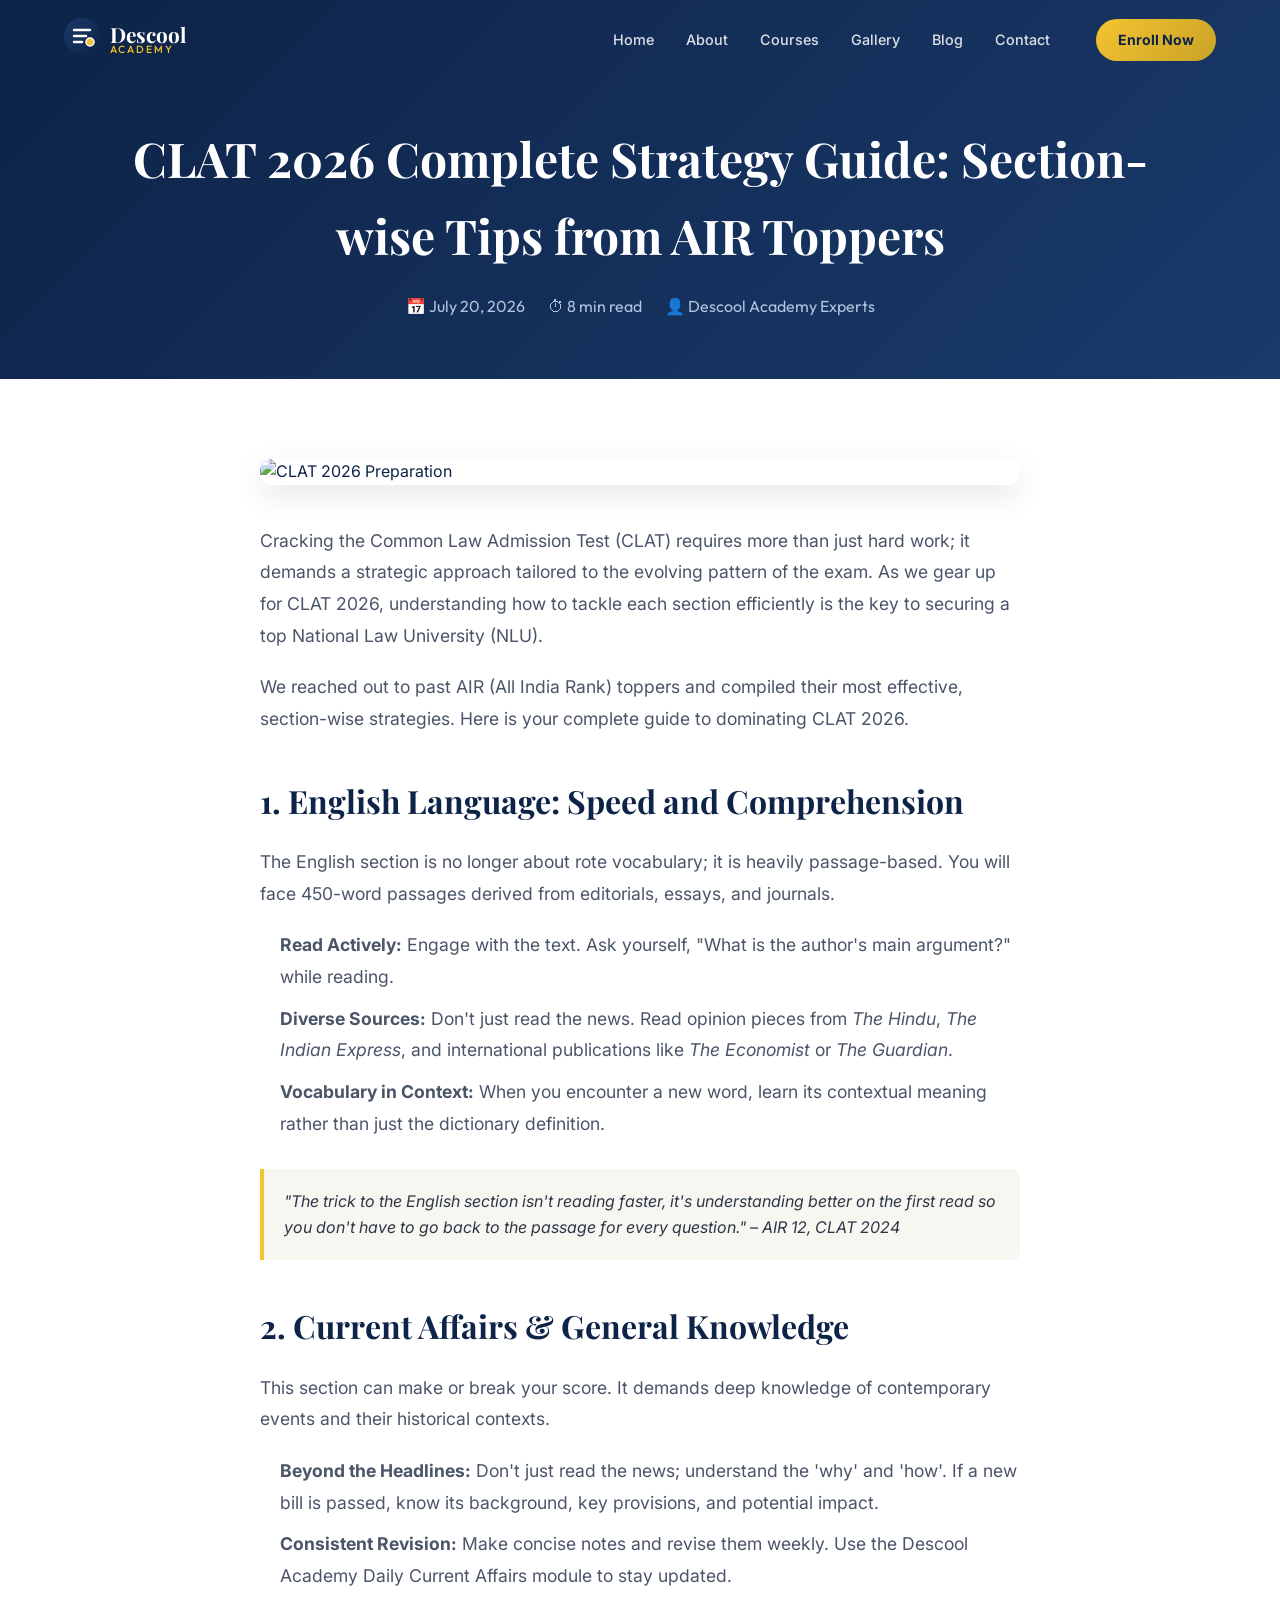
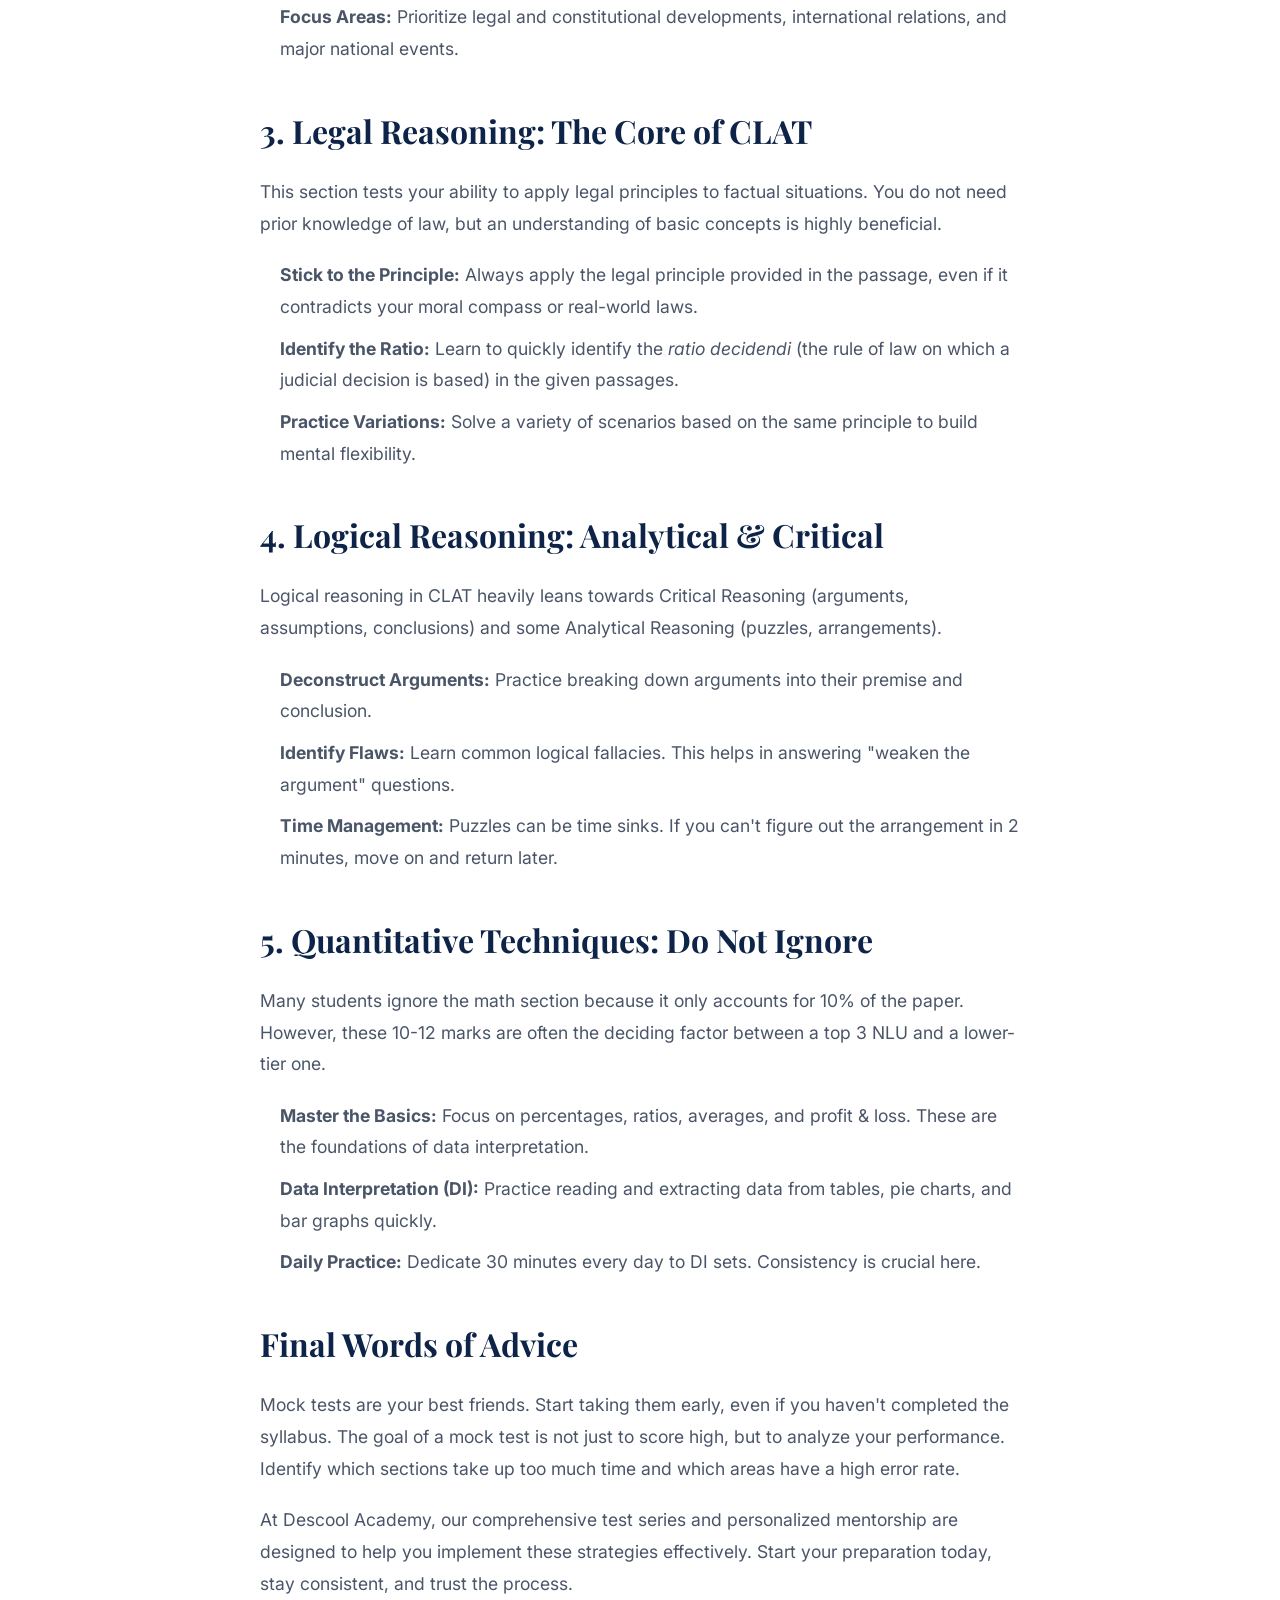
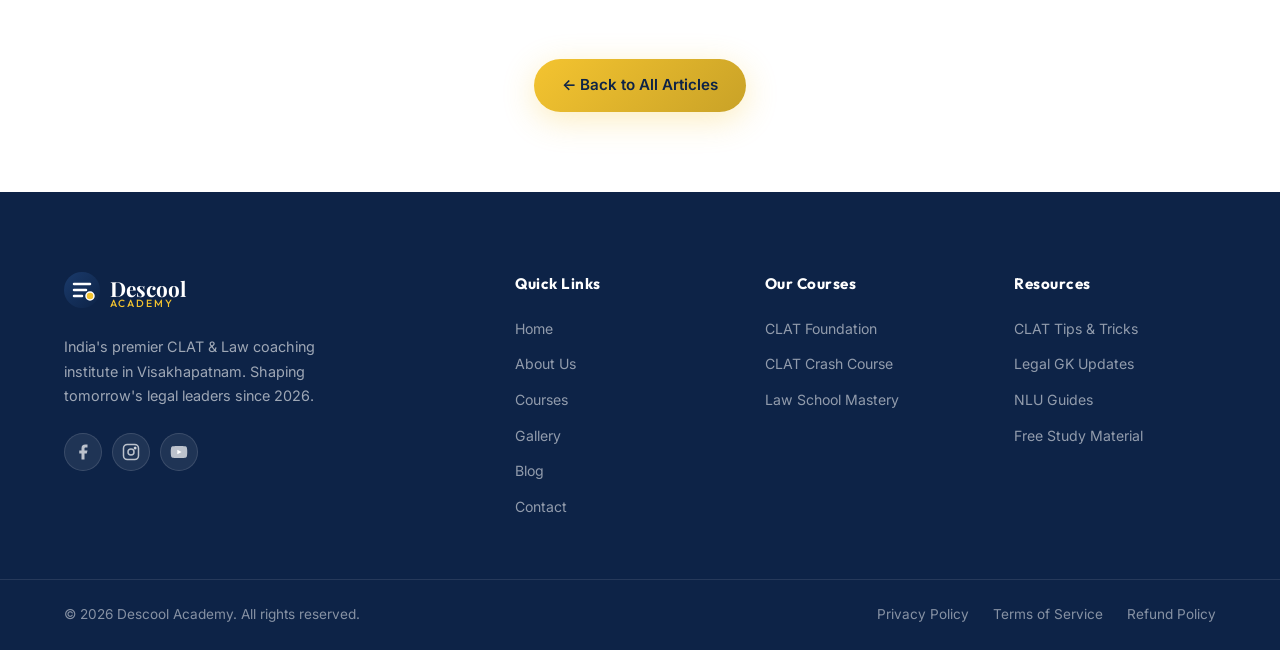
==== blog-clat-strategy.html @ 4ccc3137 "Add files via upload" ====
<!DOCTYPE html>
<html lang="en">
<head>
  <meta charset="UTF-8" />
  <meta http-equiv="X-UA-Compatible" content="IE=edge" />
  <meta name="viewport" content="width=device-width, initial-scale=1.0" />
  <title>CLAT 2026 Strategy Guide: Tips from AIR Toppers | Descool Academy</title>
  <meta name="description" content="A comprehensive breakdown of how to approach each section of CLAT 2026, with insights from students who scored in the top 100 nationally." />
  <meta name="keywords" content="CLAT 2026 strategy, CLAT topper tips, CLAT preparation, section-wise CLAT strategy, Descool Academy blog" />
  <meta name="author" content="Descool Academy" />
  <meta property="og:title" content="CLAT 2026 Strategy Guide: Tips from AIR Toppers" />
  <meta property="og:description" content="A comprehensive breakdown of how to approach each section of CLAT 2026, with insights from students who scored in the top 100 nationally." />
  <meta property="og:type" content="article" />
  <meta property="og:url" content="https://descoolacademy.com/blog-clat-strategy.html" />
  <link rel="canonical" href="https://descoolacademy.com/blog-clat-strategy.html" />
  <link rel="preconnect" href="https://fonts.googleapis.com" />
  <link rel="preconnect" href="https://fonts.gstatic.com" crossorigin />
  <link href="https://fonts.googleapis.com/css2?family=Playfair+Display:ital,wght@0,400;0,600;0,700;0,900;1,400&family=Inter:wght@300;400;500;600;700&family=Outfit:wght@300;400;500;600;700;800&display=swap" rel="stylesheet" />
  <link rel="stylesheet" href="style.css" />
  <style>
    /* Specific styles for the blog post layout */
    .blog-post-header {
      padding: 120px 0 60px;
      text-align: center;
      background: linear-gradient(135deg, #0d2347 0%, #1a3a6b 100%);
      color: #fff;
    }
    .blog-post-header h1 {
      font-family: 'Playfair Display', serif;
      font-size: 3rem;
      margin-bottom: 20px;
      padding: 0 20px;
    }
    .blog-post-meta {
      font-family: 'Outfit', sans-serif;
      font-size: 1rem;
      color: #b0c4de;
    }
    .blog-post-meta span {
      margin: 0 10px;
    }
    .blog-post-content {
      padding: 80px 20px;
      max-width: 800px;
      margin: 0 auto;
    }
    .blog-post-content img {
      width: 100%;
      border-radius: 12px;
      margin-bottom: 40px;
      box-shadow: 0 10px 30px rgba(0,0,0,0.1);
    }
    .blog-post-content h2 {
      font-family: 'Playfair Display', serif;
      color: #0d2347;
      font-size: 2rem;
      margin-top: 40px;
      margin-bottom: 20px;
    }
    .blog-post-content h3 {
      font-family: 'Outfit', sans-serif;
      color: #1a3a6b;
      font-size: 1.5rem;
      margin-top: 30px;
      margin-bottom: 15px;
    }
    .blog-post-content p {
      font-size: 1.1rem;
      line-height: 1.8;
      color: #4a5568;
      margin-bottom: 20px;
    }
    .blog-post-content ul {
      margin-bottom: 20px;
      padding-left: 20px;
    }
    .blog-post-content li {
      font-size: 1.1rem;
      line-height: 1.8;
      color: #4a5568;
      margin-bottom: 10px;
    }
    .blog-post-content blockquote {
      border-left: 4px solid #F4C430;
      padding-left: 20px;
      font-style: italic;
      color: #2d3748;
      background: #f8f6f0;
      padding: 20px;
      border-radius: 0 8px 8px 0;
      margin: 30px 0;
    }
    .back-btn-container {
      margin-top: 60px;
      text-align: center;
    }
  </style>
</head>
<body>

  <!-- ===== NAVBAR ===== -->
  <nav class="navbar" id="navbar">
    <div class="nav-container">
      <a href="index.html#home" class="nav-logo">
        <div class="logo-icon">
          <svg width="36" height="36" viewBox="0 0 36 36" fill="none">
            <circle cx="18" cy="18" r="18" fill="url(#logoGrad)"/>
            <path d="M10 12h16M10 18h12M10 24h8" stroke="#fff" stroke-width="2.5" stroke-linecap="round"/>
            <circle cx="26" cy="24" r="4" fill="#F4C430" stroke="#fff" stroke-width="1.5"/>
            <defs>
              <linearGradient id="logoGrad" x1="0" y1="0" x2="36" y2="36" gradientUnits="userSpaceOnUse">
                <stop stop-color="#1a3a6b"/>
                <stop offset="1" stop-color="#0d2347"/>
              </linearGradient>
            </defs>
          </svg>
        </div>
        <div class="logo-text">
          <span class="logo-main">Descool</span>
          <span class="logo-sub">Academy</span>
        </div>
      </a>
      <ul class="nav-links" id="navLinks">
        <li><a href="index.html#home" class="nav-link">Home</a></li>
        <li><a href="index.html#about" class="nav-link">About</a></li>
        <li><a href="index.html#courses" class="nav-link">Courses</a></li>
        <li><a href="index.html#gallery" class="nav-link">Gallery</a></li>
        <li><a href="index.html#blog" class="nav-link active">Blog</a></li>
        <li><a href="index.html#contact" class="nav-link">Contact</a></li>
      </ul>
      <a href="index.html#contact" class="nav-cta">Enroll Now</a>
      <button class="hamburger" id="hamburger" aria-label="Toggle menu">
        <span></span><span></span><span></span>
      </button>
    </div>
  </nav>

  <!-- ===== BLOG POST HEADER ===== -->
  <header class="blog-post-header">
    <div class="container">
      <h1>CLAT 2026 Complete Strategy Guide: Section-wise Tips from AIR Toppers</h1>
      <div class="blog-post-meta">
        <span>📅 July 20, 2026</span>
        <span>⏱ 8 min read</span>
        <span>👤 Descool Academy Experts</span>
      </div>
    </div>
  </header>

  <!-- ===== BLOG POST CONTENT ===== -->
  <main class="blog-post-content">
    <img src="https://images.unsplash.com/photo-1589829545856-d10d557cf95f?auto=format&fit=crop&w=1000&q=80" alt="CLAT 2026 Preparation" />
    
    <p>Cracking the Common Law Admission Test (CLAT) requires more than just hard work; it demands a strategic approach tailored to the evolving pattern of the exam. As we gear up for CLAT 2026, understanding how to tackle each section efficiently is the key to securing a top National Law University (NLU).</p>
    
    <p>We reached out to past AIR (All India Rank) toppers and compiled their most effective, section-wise strategies. Here is your complete guide to dominating CLAT 2026.</p>

    <h2>1. English Language: Speed and Comprehension</h2>
    <p>The English section is no longer about rote vocabulary; it is heavily passage-based. You will face 450-word passages derived from editorials, essays, and journals.</p>
    <ul>
      <li><strong>Read Actively:</strong> Engage with the text. Ask yourself, "What is the author's main argument?" while reading.</li>
      <li><strong>Diverse Sources:</strong> Don't just read the news. Read opinion pieces from <em>The Hindu</em>, <em>The Indian Express</em>, and international publications like <em>The Economist</em> or <em>The Guardian</em>.</li>
      <li><strong>Vocabulary in Context:</strong> When you encounter a new word, learn its contextual meaning rather than just the dictionary definition.</li>
    </ul>
    <blockquote>"The trick to the English section isn't reading faster, it's understanding better on the first read so you don't have to go back to the passage for every question." – AIR 12, CLAT 2024</blockquote>

    <h2>2. Current Affairs & General Knowledge</h2>
    <p>This section can make or break your score. It demands deep knowledge of contemporary events and their historical contexts.</p>
    <ul>
      <li><strong>Beyond the Headlines:</strong> Don't just read the news; understand the 'why' and 'how'. If a new bill is passed, know its background, key provisions, and potential impact.</li>
      <li><strong>Consistent Revision:</strong> Make concise notes and revise them weekly. Use the Descool Academy Daily Current Affairs module to stay updated.</li>
      <li><strong>Focus Areas:</strong> Prioritize legal and constitutional developments, international relations, and major national events.</li>
    </ul>

    <h2>3. Legal Reasoning: The Core of CLAT</h2>
    <p>This section tests your ability to apply legal principles to factual situations. You do not need prior knowledge of law, but an understanding of basic concepts is highly beneficial.</p>
    <ul>
      <li><strong>Stick to the Principle:</strong> Always apply the legal principle provided in the passage, even if it contradicts your moral compass or real-world laws.</li>
      <li><strong>Identify the Ratio:</strong> Learn to quickly identify the <em>ratio decidendi</em> (the rule of law on which a judicial decision is based) in the given passages.</li>
      <li><strong>Practice Variations:</strong> Solve a variety of scenarios based on the same principle to build mental flexibility.</li>
    </ul>

    <h2>4. Logical Reasoning: Analytical & Critical</h2>
    <p>Logical reasoning in CLAT heavily leans towards Critical Reasoning (arguments, assumptions, conclusions) and some Analytical Reasoning (puzzles, arrangements).</p>
    <ul>
      <li><strong>Deconstruct Arguments:</strong> Practice breaking down arguments into their premise and conclusion.</li>
      <li><strong>Identify Flaws:</strong> Learn common logical fallacies. This helps in answering "weaken the argument" questions.</li>
      <li><strong>Time Management:</strong> Puzzles can be time sinks. If you can't figure out the arrangement in 2 minutes, move on and return later.</li>
    </ul>

    <h2>5. Quantitative Techniques: Do Not Ignore</h2>
    <p>Many students ignore the math section because it only accounts for 10% of the paper. However, these 10-12 marks are often the deciding factor between a top 3 NLU and a lower-tier one.</p>
    <ul>
      <li><strong>Master the Basics:</strong> Focus on percentages, ratios, averages, and profit & loss. These are the foundations of data interpretation.</li>
      <li><strong>Data Interpretation (DI):</strong> Practice reading and extracting data from tables, pie charts, and bar graphs quickly.</li>
      <li><strong>Daily Practice:</strong> Dedicate 30 minutes every day to DI sets. Consistency is crucial here.</li>
    </ul>

    <h2>Final Words of Advice</h2>
    <p>Mock tests are your best friends. Start taking them early, even if you haven't completed the syllabus. The goal of a mock test is not just to score high, but to analyze your performance. Identify which sections take up too much time and which areas have a high error rate.</p>
    <p>At Descool Academy, our comprehensive test series and personalized mentorship are designed to help you implement these strategies effectively. Start your preparation today, stay consistent, and trust the process.</p>

    <div class="back-btn-container">
      <a href="index.html#blog" class="btn btn-primary">← Back to All Articles</a>
    </div>
  </main>

  <!-- ===== FOOTER ===== -->
  <footer class="footer">
    <div class="footer-top">
      <div class="container footer-grid">
        <div class="footer-brand">
          <a href="index.html#home" class="nav-logo footer-logo">
            <div class="logo-icon">
              <svg width="36" height="36" viewBox="0 0 36 36" fill="none">
                <circle cx="18" cy="18" r="18" fill="url(#logoGrad2)"/>
                <path d="M10 12h16M10 18h12M10 24h8" stroke="#fff" stroke-width="2.5" stroke-linecap="round"/>
                <circle cx="26" cy="24" r="4" fill="#F4C430" stroke="#fff" stroke-width="1.5"/>
                <defs>
                  <linearGradient id="logoGrad2" x1="0" y1="0" x2="36" y2="36" gradientUnits="userSpaceOnUse">
                    <stop stop-color="#1a3a6b"/>
                    <stop offset="1" stop-color="#0d2347"/>
                  </linearGradient>
                </defs>
              </svg>
            </div>
            <div class="logo-text">
              <span class="logo-main" style="color:#fff;">Descool</span>
              <span class="logo-sub" style="color:#F4C430;">Academy</span>
            </div>
          </a>
          <p>India's premier CLAT & Law coaching institute in Visakhapatnam. Shaping tomorrow's legal leaders since 2026.</p>
          <div class="footer-social">
            <a href="#" aria-label="Facebook">
              <svg width="18" height="18" viewBox="0 0 24 24" fill="currentColor"><path d="M18 2h-3a5 5 0 00-5 5v3H7v4h3v8h4v-8h3l1-4h-4V7a1 1 0 011-1h3z"/></svg>
            </a>
            <a href="#" aria-label="Instagram">
              <svg width="18" height="18" viewBox="0 0 24 24" fill="none" stroke="currentColor" stroke-width="2"><rect x="2" y="2" width="20" height="20" rx="5"/><circle cx="12" cy="12" r="4"/><circle cx="17.5" cy="6.5" r="1" fill="currentColor"/></svg>
            </a>
            <a href="#" aria-label="YouTube">
              <svg width="18" height="18" viewBox="0 0 24 24" fill="currentColor"><path d="M22.54 6.42a2.78 2.78 0 00-1.95-1.96C18.88 4 12 4 12 4s-6.88 0-8.59.46a2.78 2.78 0 00-1.95 1.96A29 29 0 001 12a29 29 0 00.46 5.58A2.78 2.78 0 003.41 19.54C5.12 20 12 20 12 20s6.88 0 8.59-.46a2.78 2.78 0 001.95-1.96A29 29 0 0023 12a29 29 0 00-.46-5.58z"/><polygon points="9.75 15.02 15.5 12 9.75 8.98" fill="white"/></svg>
            </a>
          </div>
        </div>
        <div class="footer-col">
          <h4>Quick Links</h4>
          <ul>
            <li><a href="index.html#home">Home</a></li>
            <li><a href="index.html#about">About Us</a></li>
            <li><a href="index.html#courses">Courses</a></li>
            <li><a href="index.html#gallery">Gallery</a></li>
            <li><a href="index.html#blog">Blog</a></li>
            <li><a href="index.html#contact">Contact</a></li>
          </ul>
        </div>
        <div class="footer-col">
          <h4>Our Courses</h4>
          <ul>
            <li><a href="index.html#courses">CLAT Foundation</a></li>
            <li><a href="index.html#courses">CLAT Crash Course</a></li>
            <li><a href="index.html#courses">Law School Mastery</a></li>
          </ul>
        </div>
        <div class="footer-col">
          <h4>Resources</h4>
          <ul>
            <li><a href="index.html#blog">CLAT Tips & Tricks</a></li>
            <li><a href="index.html#blog">Legal GK Updates</a></li>
            <li><a href="index.html#blog">NLU Guides</a></li>
            <li><a href="index.html#blog">Free Study Material</a></li>
          </ul>
        </div>
      </div>
    </div>
    <div class="footer-bottom">
      <div class="container footer-bottom-inner">
        <p>© 2026 Descool Academy. All rights reserved.</p>
        <div class="footer-links">
          <a href="#">Privacy Policy</a>
          <a href="#">Terms of Service</a>
          <a href="#">Refund Policy</a>
        </div>
      </div>
    </div>
  </footer>

  <script src="script.js"></script>
</body>
</html>
---- style.css ----
/* =============================================
   DESCOOL ACADEMY – style.css
   Premium CLAT & Law Coaching Website
   ============================================= */

/* ---- CSS Variables ---- */
:root {
  --navy: #0d2347;
  --navy-mid: #1a3a6b;
  --navy-light: #2563a8;
  --gold: #F4C430;
  --gold-dark: #c9a227;
  --gold-light: #fde68a;
  --cream: #f8f6f0;
  --white: #ffffff;
  --gray-50: #f9fafb;
  --gray-100: #f3f4f6;
  --gray-200: #e5e7eb;
  --gray-400: #9ca3af;
  --gray-600: #4b5563;
  --gray-800: #1f2937;
  --text-primary: #0d2347;
  --text-secondary: #4b5563;
  --text-light: #9ca3af;
  --success: #10b981;
  --shadow-sm: 0 2px 8px rgba(13,35,71,0.08);
  --shadow-md: 0 8px 32px rgba(13,35,71,0.12);
  --shadow-lg: 0 24px 64px rgba(13,35,71,0.16);
  --shadow-gold: 0 8px 32px rgba(244,196,48,0.3);
  --radius-sm: 8px;
  --radius-md: 16px;
  --radius-lg: 24px;
  --radius-xl: 32px;
  --transition: 0.3s cubic-bezier(0.4, 0, 0.2, 1);
  --font-display: 'Playfair Display', Georgia, serif;
  --font-body: 'Inter', -apple-system, sans-serif;
  --font-heading: 'Outfit', 'Inter', sans-serif;
}

/* ---- Reset & Base ---- */
*, *::before, *::after { box-sizing: border-box; margin: 0; padding: 0; }

html {
  scroll-behavior: smooth;
  font-size: 16px;
}

body {
  font-family: var(--font-body);
  color: var(--text-primary);
  background: var(--white);
  line-height: 1.6;
  overflow-x: hidden;
}

a { color: inherit; text-decoration: none; }
img { max-width: 100%; display: block; }
ul { list-style: none; }
button { border: none; background: none; cursor: pointer; font-family: inherit; }
input, textarea, select { font-family: inherit; }

/* ---- Utility ---- */
.container {
  max-width: 1200px;
  margin: 0 auto;
  padding: 0 24px;
}

.section-header {
  text-align: center;
  margin-bottom: 60px;
}

.section-tag {
  display: inline-block;
  background: linear-gradient(135deg, rgba(244,196,48,0.15), rgba(244,196,48,0.08));
  color: var(--gold-dark);
  border: 1px solid rgba(244,196,48,0.4);
  padding: 6px 18px;
  border-radius: 50px;
  font-size: 0.8rem;
  font-weight: 600;
  letter-spacing: 1.5px;
  text-transform: uppercase;
  margin-bottom: 16px;
}

.section-title {
  font-family: var(--font-display);
  font-size: clamp(1.8rem, 4vw, 2.8rem);
  font-weight: 700;
  color: var(--navy);
  line-height: 1.25;
  margin-bottom: 16px;
}

.section-title .highlight {
  background: linear-gradient(135deg, var(--navy-mid), var(--gold-dark));
  -webkit-background-clip: text;
  -webkit-text-fill-color: transparent;
  background-clip: text;
}

.section-desc {
  font-size: 1.05rem;
  color: var(--text-secondary);
  max-width: 580px;
  margin: 0 auto;
}

/* ---- Buttons ---- */
.btn {
  display: inline-flex;
  align-items: center;
  gap: 8px;
  padding: 14px 28px;
  border-radius: 50px;
  font-weight: 600;
  font-size: 0.95rem;
  transition: var(--transition);
  white-space: nowrap;
}

.btn-primary {
  background: linear-gradient(135deg, var(--gold), var(--gold-dark));
  color: var(--navy);
  box-shadow: var(--shadow-gold);
}

.btn-primary:hover {
  transform: translateY(-2px);
  box-shadow: 0 12px 40px rgba(244,196,48,0.45);
}

.btn-outline {
  background: rgba(255,255,255,0.12);
  color: var(--white);
  border: 1.5px solid rgba(255,255,255,0.5);
  backdrop-filter: blur(8px);
}

.btn-outline:hover {
  background: rgba(255,255,255,0.2);
  border-color: var(--white);
  transform: translateY(-2px);
}

.btn-outline-dark {
  background: transparent;
  color: var(--navy);
  border: 2px solid var(--navy);
  padding: 12px 32px;
  border-radius: 50px;
  font-weight: 600;
  font-size: 0.95rem;
  display: inline-flex;
  align-items: center;
  gap: 8px;
  transition: var(--transition);
}

.btn-outline-dark:hover {
  background: var(--navy);
  color: var(--white);
  transform: translateY(-2px);
}

.btn-full { width: 100%; justify-content: center; }

/* =============================================
   NAVBAR
   ============================================= */
.navbar {
  position: fixed;
  top: 0;
  left: 0;
  right: 0;
  z-index: 1000;
  padding: 18px 0;
  transition: var(--transition);
}

.navbar.scrolled {
  background: rgba(13, 35, 71, 0.97);
  backdrop-filter: blur(20px);
  padding: 12px 0;
  box-shadow: 0 4px 24px rgba(13,35,71,0.25);
}

.nav-container {
  max-width: 1200px;
  margin: 0 auto;
  padding: 0 24px;
  display: flex;
  align-items: center;
  gap: 32px;
}

.nav-logo {
  display: flex;
  align-items: center;
  gap: 10px;
  text-decoration: none;
  flex-shrink: 0;
}

.logo-text {
  display: flex;
  flex-direction: column;
  line-height: 1;
}

.logo-main {
  font-family: var(--font-display);
  font-size: 1.3rem;
  font-weight: 700;
  color: var(--white);
}

.logo-sub {
  font-family: var(--font-heading);
  font-size: 0.65rem;
  font-weight: 500;
  color: var(--gold);
  letter-spacing: 2px;
  text-transform: uppercase;
}

.nav-links {
  display: flex;
  align-items: center;
  gap: 4px;
  margin-left: auto;
}

.nav-link {
  color: rgba(255,255,255,0.85);
  font-size: 0.9rem;
  font-weight: 500;
  padding: 8px 14px;
  border-radius: 8px;
  transition: var(--transition);
  position: relative;
}

.nav-link::after {
  content: '';
  position: absolute;
  bottom: 4px;
  left: 50%;
  transform: translateX(-50%) scaleX(0);
  width: 20px;
  height: 2px;
  background: var(--gold);
  border-radius: 2px;
  transition: var(--transition);
}

.nav-link:hover, .nav-link.active {
  color: var(--gold);
}

.nav-link:hover::after, .nav-link.active::after {
  transform: translateX(-50%) scaleX(1);
}

.nav-cta {
  background: linear-gradient(135deg, var(--gold), var(--gold-dark));
  color: var(--navy);
  padding: 10px 22px;
  border-radius: 50px;
  font-weight: 700;
  font-size: 0.88rem;
  transition: var(--transition);
  white-space: nowrap;
  flex-shrink: 0;
}

.nav-cta:hover {
  transform: translateY(-2px);
  box-shadow: var(--shadow-gold);
}

.hamburger {
  display: none;
  flex-direction: column;
  gap: 5px;
  padding: 4px;
  margin-left: auto;
}

.hamburger span {
  display: block;
  width: 24px;
  height: 2.5px;
  background: var(--white);
  border-radius: 4px;
  transition: var(--transition);
}

/* =============================================
   HERO SECTION
   ============================================= */
.hero {
  min-height: 100vh;
  background: linear-gradient(135deg, var(--navy) 0%, #152d5c 40%, #1e4080 70%, #0d2347 100%);
  position: relative;
  display: flex;
  align-items: center;
  padding: 120px 24px 80px;
  overflow: hidden;
}

.hero-bg {
  position: absolute;
  inset: 0;
  pointer-events: none;
}

.hero-glow {
  position: absolute;
  border-radius: 50%;
  filter: blur(80px);
}

.hero-glow-1 {
  width: 600px;
  height: 600px;
  background: radial-gradient(circle, rgba(244,196,48,0.15) 0%, transparent 70%);
  top: -200px;
  right: -100px;
  animation: pulse-glow 6s ease-in-out infinite;
}

.hero-glow-2 {
  width: 400px;
  height: 400px;
  background: radial-gradient(circle, rgba(37,99,168,0.3) 0%, transparent 70%);
  bottom: -100px;
  left: -100px;
  animation: pulse-glow 8s ease-in-out infinite reverse;
}

@keyframes pulse-glow {
  0%, 100% { transform: scale(1); opacity: 0.7; }
  50% { transform: scale(1.1); opacity: 1; }
}

.hero-particles {
  position: absolute;
  inset: 0;
}

.hero-wave {
  position: absolute;
  bottom: -1px;
  left: 0;
  width: 100%;
  height: 120px;
}

.hero-content {
  position: relative;
  z-index: 2;
  max-width: 600px;
  flex: 1;
}

.hero-badge {
  display: inline-flex;
  align-items: center;
  gap: 8px;
  background: rgba(244,196,48,0.15);
  border: 1px solid rgba(244,196,48,0.35);
  color: var(--gold);
  padding: 8px 18px;
  border-radius: 50px;
  font-size: 0.82rem;
  font-weight: 600;
  letter-spacing: 0.5px;
  margin-bottom: 24px;
  animation: fadeInUp 0.6s ease both;
}

.badge-dot {
  width: 8px;
  height: 8px;
  background: var(--gold);
  border-radius: 50%;
  animation: blink 2s ease-in-out infinite;
}

@keyframes blink {
  0%, 100% { opacity: 1; }
  50% { opacity: 0.3; }
}

.hero-title {
  font-family: var(--font-display);
  font-size: clamp(2.2rem, 5vw, 3.8rem);
  font-weight: 900;
  line-height: 1.15;
  margin-bottom: 20px;
  animation: fadeInUp 0.8s ease 0.1s both;
}

.title-line {
  display: block;
  color: rgba(255,255,255,0.9);
}

.title-gradient {
  display: block;
  background: linear-gradient(135deg, var(--gold) 0%, #fff 60%, var(--gold-light) 100%);
  -webkit-background-clip: text;
  -webkit-text-fill-color: transparent;
  background-clip: text;
}

.hero-subtitle {
  color: rgba(255,255,255,0.75);
  font-size: 1.05rem;
  line-height: 1.7;
  margin-bottom: 36px;
  max-width: 520px;
  animation: fadeInUp 0.8s ease 0.2s both;
}

.hero-stats {
  display: flex;
  align-items: center;
  gap: 32px;
  margin-bottom: 36px;
  animation: fadeInUp 0.8s ease 0.3s both;
}

.stat-item {
  display: flex;
  flex-direction: column;
  align-items: center;
}

.stat-num {
  font-family: var(--font-heading);
  font-size: 2rem;
  font-weight: 800;
  color: var(--gold);
  line-height: 1;
}

.stat-plus {
  font-family: var(--font-heading);
  font-size: 1.5rem;
  font-weight: 800;
  color: var(--gold);
  line-height: 1;
}

.stat-label {
  font-size: 0.78rem;
  color: rgba(255,255,255,0.65);
  text-transform: uppercase;
  letter-spacing: 0.5px;
  margin-top: 4px;
  text-align: center;
}

.stat-divider {
  width: 1px;
  height: 40px;
  background: rgba(255,255,255,0.2);
}

.hero-actions {
  display: flex;
  align-items: center;
  gap: 16px;
  flex-wrap: wrap;
  animation: fadeInUp 0.8s ease 0.4s both;
}

.hero-visual {
  position: relative;
  flex: 1;
  display: flex;
  justify-content: center;
  align-items: center;
  max-width: 460px;
  margin-left: auto;
  z-index: 2;
}

.hero-illustration svg {
  width: 100%;
  max-width: 380px;
  filter: drop-shadow(0 20px 60px rgba(244,196,48,0.2));
  animation: float 6s ease-in-out infinite;
}

@keyframes float {
  0%, 100% { transform: translateY(0); }
  50% { transform: translateY(-16px); }
}

.visual-card {
  position: absolute;
  background: rgba(255,255,255,0.95);
  backdrop-filter: blur(16px);
  border-radius: var(--radius-md);
  padding: 14px 18px;
  display: flex;
  align-items: center;
  gap: 12px;
  box-shadow: var(--shadow-md);
  animation: float 5s ease-in-out infinite;
}

.card-float-1 {
  top: 60px;
  left: -20px;
  animation-delay: -2s;
}

.card-float-2 {
  bottom: 80px;
  right: -20px;
  animation-delay: -4s;
}

.vc-icon { font-size: 1.6rem; }

.vc-content {
  display: flex;
  flex-direction: column;
}

.vc-title {
  font-weight: 700;
  font-size: 0.9rem;
  color: var(--navy);
}

.vc-sub {
  font-size: 0.75rem;
  color: var(--text-secondary);
}

/* =============================================
   TRUST BAR
   ============================================= */
.trust-bar {
  background: var(--navy);
  padding: 16px 0;
  overflow: hidden;
}

.trust-track {
  display: flex;
  gap: 40px;
  white-space: nowrap;
  animation: marquee 30s linear infinite;
}

.trust-track span {
  color: var(--gold);
  font-size: 0.88rem;
  font-weight: 600;
  letter-spacing: 0.5px;
}

@keyframes marquee {
  0% { transform: translateX(0); }
  100% { transform: translateX(-50%); }
}

/* =============================================
   COURSES SECTION
   ============================================= */
.courses-section {
  padding: 100px 0;
  background: var(--cream);
}

.courses-grid {
  display: grid;
  grid-template-columns: repeat(auto-fit, minmax(260px, 1fr));
  gap: 24px;
}

.course-card {
  background: var(--white);
  border-radius: var(--radius-lg);
  padding: 36px 28px;
  position: relative;
  transition: var(--transition);
  border: 1.5px solid transparent;
  overflow: hidden;
}

.course-card::before {
  content: '';
  position: absolute;
  top: 0;
  left: 0;
  right: 0;
  height: 4px;
  background: linear-gradient(90deg, var(--navy-mid), var(--gold));
  transform: scaleX(0);
  transform-origin: left;
  transition: var(--transition);
}

.course-card:hover {
  transform: translateY(-8px);
  box-shadow: var(--shadow-lg);
  border-color: rgba(26,58,107,0.1);
}

.course-card:hover::before {
  transform: scaleX(1);
}

.course-card.featured {
  background: linear-gradient(160deg, var(--navy) 0%, var(--navy-mid) 100%);
  color: var(--white);
  border-color: transparent;
}

.course-card.featured::before {
  background: linear-gradient(90deg, var(--gold), #fff);
  transform: scaleX(1);
}

.course-card.featured h3,
.course-card.featured p,
.course-card.featured .course-features li { color: rgba(255,255,255,0.9); }

.course-card.featured .duration {
  color: var(--gold);
  background: rgba(244,196,48,0.15);
  border-color: rgba(244,196,48,0.3);
}

.course-badge {
  position: absolute;
  top: 20px;
  right: 20px;
  background: var(--gold);
  color: var(--navy);
  font-size: 0.7rem;
  font-weight: 700;
  padding: 4px 12px;
  border-radius: 50px;
  text-transform: uppercase;
  letter-spacing: 0.5px;
}

.course-icon {
  margin-bottom: 20px;
}

.course-card h3 {
  font-family: var(--font-display);
  font-size: 1.3rem;
  font-weight: 700;
  color: var(--navy);
  margin-bottom: 12px;
}

.course-card p {
  color: var(--text-secondary);
  font-size: 0.9rem;
  line-height: 1.6;
  margin-bottom: 20px;
}

.course-features {
  list-style: none;
  margin-bottom: 24px;
}

.course-features li {
  color: var(--text-secondary);
  font-size: 0.88rem;
  padding: 5px 0;
  display: flex;
  align-items: center;
  gap: 8px;
}

.course-meta {
  display: flex;
  align-items: center;
  justify-content: space-between;
  padding-top: 20px;
  border-top: 1px solid rgba(0,0,0,0.08);
}

.course-card.featured .course-meta { border-top-color: rgba(255,255,255,0.15); }

.duration {
  font-size: 0.82rem;
  font-weight: 600;
  color: var(--navy-mid);
  background: rgba(26,58,107,0.08);
  border: 1px solid rgba(26,58,107,0.15);
  padding: 4px 12px;
  border-radius: 50px;
}

.btn-enroll {
  font-weight: 700;
  font-size: 0.88rem;
  color: var(--gold-dark);
  transition: var(--transition);
}

.btn-enroll:hover { gap: 12px; }

.course-card.featured .btn-enroll { color: var(--gold); }

/* =============================================
   ABOUT SECTION
   ============================================= */
.about-section {
  padding: 100px 0;
  background: var(--white);
  position: relative;
  overflow: hidden;
}

.about-bg-decor {
  position: absolute;
  top: -200px;
  right: -200px;
  width: 600px;
  height: 600px;
  background: radial-gradient(circle, rgba(244,196,48,0.06) 0%, transparent 70%);
  border-radius: 50%;
  pointer-events: none;
}

.about-container {
  display: grid;
  grid-template-columns: 1fr 1fr;
  gap: 80px;
  align-items: center;
}

.about-visual {
  position: relative;
}

.about-img-wrap {
  position: relative;
}

.about-img-main {
  background: linear-gradient(160deg, var(--cream) 0%, #ede8d8 100%);
  border-radius: var(--radius-xl);
  padding: 40px;
  box-shadow: var(--shadow-lg);
  overflow: hidden;
}

.about-img-main svg {
  width: 100%;
}

.about-badge-floating {
  position: absolute;
  bottom: -20px;
  right: -20px;
  background: linear-gradient(135deg, var(--gold), var(--gold-dark));
  color: var(--navy);
  border-radius: var(--radius-md);
  padding: 20px 24px;
  text-align: center;
  box-shadow: var(--shadow-gold);
}

.abf-num {
  font-family: var(--font-heading);
  font-size: 2rem;
  font-weight: 900;
  line-height: 1;
}

.abf-text {
  font-size: 0.78rem;
  font-weight: 600;
  line-height: 1.3;
  margin-top: 4px;
}

.about-content .section-tag { display: inline-block; margin-bottom: 12px; }
.about-content .section-title { text-align: left; }

.about-desc {
  color: var(--text-secondary);
  font-size: 1rem;
  line-height: 1.75;
  margin-bottom: 20px;
}

.about-pillars {
  display: grid;
  grid-template-columns: 1fr 1fr;
  gap: 16px;
  margin: 32px 0;
}

.pillar {
  display: flex;
  align-items: flex-start;
  gap: 12px;
  padding: 16px;
  background: var(--gray-50);
  border-radius: var(--radius-sm);
  border: 1px solid var(--gray-200);
  transition: var(--transition);
}

.pillar:hover {
  background: var(--cream);
  border-color: rgba(244,196,48,0.4);
  transform: translateY(-2px);
}

.pillar-icon { font-size: 1.5rem; flex-shrink: 0; }

.pillar div { display: flex; flex-direction: column; gap: 2px; }

.pillar strong {
  font-size: 0.88rem;
  font-weight: 700;
  color: var(--navy);
}

.pillar span {
  font-size: 0.8rem;
  color: var(--text-secondary);
}

/* =============================================
   WHY SECTION
   ============================================= */
.why-section {
  padding: 100px 0;
  background: linear-gradient(180deg, var(--cream) 0%, var(--white) 100%);
}

.why-grid {
  display: grid;
  grid-template-columns: repeat(3, 1fr);
  gap: 24px;
}

.why-card {
  background: var(--white);
  border-radius: var(--radius-lg);
  padding: 36px 28px;
  position: relative;
  transition: var(--transition);
  border: 1.5px solid var(--gray-200);
  overflow: hidden;
}

.why-card::after {
  content: '';
  position: absolute;
  inset: 0;
  background: linear-gradient(160deg, rgba(26,58,107,0.02) 0%, rgba(244,196,48,0.04) 100%);
  opacity: 0;
  transition: var(--transition);
}

.why-card:hover {
  transform: translateY(-6px);
  border-color: rgba(26,58,107,0.2);
  box-shadow: var(--shadow-md);
}

.why-card:hover::after { opacity: 1; }

.why-num {
  font-family: var(--font-heading);
  font-size: 3rem;
  font-weight: 900;
  color: rgba(26,58,107,0.06);
  line-height: 1;
  margin-bottom: -10px;
}

.why-icon {
  font-size: 2rem;
  margin-bottom: 16px;
}

.why-card h3 {
  font-family: var(--font-display);
  font-size: 1.1rem;
  font-weight: 700;
  color: var(--navy);
  margin-bottom: 10px;
}

.why-card p {
  color: var(--text-secondary);
  font-size: 0.9rem;
  line-height: 1.65;
}

/* =============================================
   GALLERY SECTION
   ============================================= */
.gallery-section {
  padding: 100px 0;
  background: var(--white);
}

.gallery-filter {
  display: flex;
  justify-content: center;
  gap: 10px;
  margin-bottom: 40px;
  flex-wrap: wrap;
}

.filter-btn {
  padding: 8px 22px;
  border-radius: 50px;
  font-size: 0.88rem;
  font-weight: 600;
  color: var(--text-secondary);
  background: var(--gray-100);
  border: 1.5px solid transparent;
  transition: var(--transition);
  cursor: pointer;
}

.filter-btn:hover, .filter-btn.active {
  background: var(--navy);
  color: var(--white);
  border-color: var(--navy);
}

.gallery-grid {
  display: grid;
  grid-template-columns: repeat(4, 1fr);
  grid-auto-rows: 220px;
  gap: 16px;
}

.gallery-item {
  overflow: hidden;
  border-radius: var(--radius-md);
  cursor: pointer;
  position: relative;
}

.gallery-item.large {
  grid-column: span 2;
  grid-row: span 2;
}

.gallery-item.hidden { display: none; }

.play-icon-overlay {
  position: absolute;
  top: 50%;
  left: 50%;
  transform: translate(-50%, -50%);
  background: rgba(244, 196, 48, 0.9);
  width: 60px;
  height: 60px;
  border-radius: 50%;
  display: flex;
  align-items: center;
  justify-content: center;
  z-index: 5;
  transition: transform 0.3s ease, background 0.3s ease;
  pointer-events: none;
}
.play-icon-overlay svg { margin-left: 4px; }
.gallery-item:hover .play-icon-overlay {
  transform: translate(-50%, -50%) scale(1.1);
  background: #F4C430;
}

.gallery-photo {
  width: 100%;
  height: 100%;
  object-fit: cover;
  display: block;
  transition: transform 0.5s cubic-bezier(0.4, 0, 0.2, 1);
}

.gallery-item:hover .gallery-photo { transform: scale(1.06); }

.gallery-overlay {
  position: absolute;
  inset: 0;
  background: linear-gradient(0deg, rgba(13,35,71,0.8) 0%, transparent 60%);
  display: flex;
  align-items: flex-end;
  padding: 20px;
  opacity: 0;
  transition: var(--transition);
}

.gallery-item:hover .gallery-overlay { opacity: 1; }

.gallery-label {
  color: var(--white);
  font-size: 0.88rem;
  font-weight: 600;
}

/* Gallery placeholder images with distinct visual styles */
.classroom-1 { background: linear-gradient(135deg, #1a3a6b 0%, #2563a8 50%, #1a4080 100%); }
.classroom-1::before {
  content: '🎓';
  position: absolute;
  top: 50%;
  left: 50%;
  transform: translate(-50%, -50%);
  font-size: 4rem;
  opacity: 0.6;
}

.students-1 { background: linear-gradient(135deg, #047857 0%, #065f46 100%); }
.students-1::before {
  content: '📚';
  position: absolute;
  top: 50%;
  left: 50%;
  transform: translate(-50%, -50%);
  font-size: 3.5rem;
  opacity: 0.6;
}

.results-1 { background: linear-gradient(135deg, #F4C430 0%, #c9a227 100%); }
.results-1::before {
  content: '🏆';
  position: absolute;
  top: 50%;
  left: 50%;
  transform: translate(-50%, -50%);
  font-size: 3.5rem;
  opacity: 0.7;
}

.events-1 { background: linear-gradient(135deg, #7c3aed 0%, #5b21b6 100%); }
.events-1::before {
  content: '⚖️';
  position: absolute;
  top: 50%;
  left: 50%;
  transform: translate(-50%, -50%);
  font-size: 3.5rem;
  opacity: 0.6;
}

.students-2 { background: linear-gradient(135deg, #dc2626 0%, #991b1b 100%); }
.students-2::before {
  content: '⚖️';
  position: absolute;
  top: 50%;
  left: 50%;
  transform: translate(-50%, -50%);
  font-size: 3.5rem;
  opacity: 0.6;
}

.events-2 { background: linear-gradient(135deg, #0d2347 0%, #1a3a6b 50%, #2563a8 100%); }
.events-2::before {
  content: '🎓';
  position: absolute;
  top: 50%;
  left: 50%;
  transform: translate(-50%, -50%);
  font-size: 5rem;
  opacity: 0.5;
}

.classroom-2 { background: linear-gradient(135deg, #0891b2 0%, #0e7490 100%); }
.classroom-2::before {
  content: '✏️';
  position: absolute;
  top: 50%;
  left: 50%;
  transform: translate(-50%, -50%);
  font-size: 3.5rem;
  opacity: 0.6;
}

.results-2 { background: linear-gradient(135deg, #d97706 0%, #b45309 100%); }
.results-2::before {
  content: '📜';
  position: absolute;
  top: 50%;
  left: 50%;
  transform: translate(-50%, -50%);
  font-size: 3.5rem;
  opacity: 0.7;
}

/* Decorative text overlay for gallery */
.classroom-1::after, .events-2::after {
  content: '';
  position: absolute;
  inset: 0;
  background: repeating-linear-gradient(
    45deg,
    rgba(255,255,255,0.03) 0px,
    rgba(255,255,255,0.03) 1px,
    transparent 1px,
    transparent 10px
  );
}

/* =============================================
   TESTIMONIALS
   ============================================= */
.testimonials-section {
  padding: 100px 0;
  background: linear-gradient(160deg, var(--navy) 0%, #152d5c 100%);
  position: relative;
  overflow: hidden;
}

.testimonials-section::before {
  content: '"';
  position: absolute;
  top: -40px;
  left: 40px;
  font-size: 20rem;
  font-family: var(--font-display);
  color: rgba(255,255,255,0.03);
  line-height: 1;
  pointer-events: none;
}

.testimonials-section .section-tag {
  background: rgba(244,196,48,0.15);
  border-color: rgba(244,196,48,0.35);
  color: var(--gold);
}

.testimonials-section .section-title { color: var(--white); }

.testimonials-slider {
  position: relative;
  overflow: hidden;
}

.testimonial-track {
  display: flex;
  gap: 24px;
  transition: transform 0.5s cubic-bezier(0.4, 0, 0.2, 1);
}

.testimonial-card {
  min-width: calc(50% - 12px);
  background: rgba(255,255,255,0.06);
  backdrop-filter: blur(16px);
  border: 1px solid rgba(255,255,255,0.12);
  border-radius: var(--radius-lg);
  padding: 36px;
  transition: var(--transition);
}

.testimonial-card:hover {
  background: rgba(255,255,255,0.1);
  border-color: rgba(244,196,48,0.3);
  transform: translateY(-4px);
}

.stars {
  color: var(--gold);
  font-size: 1.1rem;
  letter-spacing: 2px;
  margin-bottom: 16px;
}

.testimonial-card p {
  color: rgba(255,255,255,0.85);
  font-size: 0.97rem;
  line-height: 1.75;
  font-style: italic;
  margin-bottom: 24px;
}

.testimonial-author {
  display: flex;
  align-items: center;
  gap: 14px;
}

.author-avatar {
  width: 48px;
  height: 48px;
  border-radius: 50%;
  display: flex;
  align-items: center;
  justify-content: center;
  font-weight: 700;
  font-size: 1.2rem;
  color: var(--white);
  flex-shrink: 0;
}

.av-1 { background: linear-gradient(135deg, #7c3aed, #5b21b6); }
.av-2 { background: linear-gradient(135deg, #047857, #065f46); }
.av-3 { background: linear-gradient(135deg, #dc2626, #991b1b); }
.av-4 { background: linear-gradient(135deg, #d97706, #b45309); }

.testimonial-author strong {
  display: block;
  color: var(--white);
  font-size: 0.95rem;
  font-weight: 700;
}

.testimonial-author span {
  font-size: 0.8rem;
  color: var(--gold);
}

.slider-controls {
  display: flex;
  align-items: center;
  justify-content: center;
  gap: 16px;
  margin-top: 40px;
}

.slider-btn {
  width: 44px;
  height: 44px;
  border-radius: 50%;
  background: rgba(255,255,255,0.1);
  border: 1px solid rgba(255,255,255,0.2);
  color: var(--white);
  font-size: 1.1rem;
  transition: var(--transition);
  display: flex;
  align-items: center;
  justify-content: center;
}

.slider-btn:hover {
  background: var(--gold);
  color: var(--navy);
  border-color: var(--gold);
}

.slider-dots {
  display: flex;
  gap: 8px;
}

.dot {
  width: 8px;
  height: 8px;
  border-radius: 50%;
  background: rgba(255,255,255,0.3);
  transition: var(--transition);
  cursor: pointer;
}

.dot.active {
  background: var(--gold);
  width: 24px;
  border-radius: 4px;
}

/* =============================================
   BLOG SECTION
   ============================================= */
.blog-section {
  padding: 100px 0;
  background: var(--cream);
}

.blog-grid {
  display: grid;
  grid-template-columns: repeat(2, 1fr);
  gap: 24px;
}

.blog-card {
  background: var(--white);
  border-radius: var(--radius-lg);
  overflow: hidden;
  transition: var(--transition);
  border: 1.5px solid var(--gray-200);
}

.blog-card:hover {
  transform: translateY(-6px);
  box-shadow: var(--shadow-md);
  border-color: rgba(26,58,107,0.1);
}

.featured-blog {
  grid-column: span 2;
  display: grid;
  grid-template-columns: 1fr 1fr;
}

.blog-img {
  height: 200px;
  position: relative;
  overflow: hidden;
}

.featured-blog .blog-img {
  height: 100%;
  min-height: 280px;
}

.blog-photo {
  width: 100%;
  height: 100%;
  object-fit: cover;
  display: block;
  transition: transform 0.5s cubic-bezier(0.4, 0, 0.2, 1);
}

.blog-card:hover .blog-photo {
  transform: scale(1.06);
}
    transparent 1px,
    transparent 8px
  );
}

.blog-category-tag {
  position: absolute;
  top: 16px;
  left: 16px;
  z-index: 1;
  background: rgba(255,255,255,0.95);
  color: var(--navy);
  font-size: 0.72rem;
  font-weight: 700;
  padding: 4px 12px;
  border-radius: 50px;
  letter-spacing: 0.5px;
}

.blog-body {
  padding: 28px;
}

.blog-meta {
  display: flex;
  gap: 16px;
  margin-bottom: 12px;
}

.blog-date, .blog-read {
  font-size: 0.8rem;
  color: var(--text-light);
}

.blog-card h3 {
  font-family: var(--font-display);
  font-size: 1.05rem;
  font-weight: 700;
  color: var(--navy);
  line-height: 1.4;
  margin-bottom: 10px;
  transition: var(--transition);
}

.featured-blog h3 { font-size: 1.3rem; }

.blog-card h3 a:hover { color: var(--navy-mid); }

.blog-card p {
  color: var(--text-secondary);
  font-size: 0.9rem;
  line-height: 1.65;
  margin-bottom: 16px;
  display: -webkit-box;
  -webkit-line-clamp: 3;
  -webkit-box-orient: vertical;
  overflow: hidden;
}

.blog-link {
  font-size: 0.88rem;
  font-weight: 700;
  color: var(--navy-mid);
  transition: var(--transition);
  display: inline-flex;
  align-items: center;
  gap: 4px;
}

.blog-link:hover {
  color: var(--gold-dark);
  gap: 8px;
}

.blog-cta {
  text-align: center;
  margin-top: 48px;
}

/* =============================================
   CONTACT SECTION
   ============================================= */
.contact-section {
  padding: 100px 0;
  background: var(--white);
}

.contact-wrapper {
  display: grid;
  grid-template-columns: 1fr 1.4fr;
  gap: 60px;
  align-items: start;
}

.contact-info h3 {
  font-family: var(--font-display);
  font-size: 1.5rem;
  font-weight: 700;
  color: var(--navy);
  margin-bottom: 28px;
}

.contact-items {
  display: flex;
  flex-direction: column;
  gap: 20px;
  margin-bottom: 32px;
}

.contact-item {
  display: flex;
  align-items: flex-start;
  gap: 16px;
}

.ci-icon {
  width: 44px;
  height: 44px;
  background: linear-gradient(135deg, rgba(26,58,107,0.08), rgba(26,58,107,0.04));
  border-radius: 12px;
  display: flex;
  align-items: center;
  justify-content: center;
  font-size: 1.2rem;
  flex-shrink: 0;
  border: 1px solid rgba(26,58,107,0.1);
}

.contact-item strong {
  display: block;
  font-size: 0.85rem;
  font-weight: 700;
  color: var(--navy);
  margin-bottom: 4px;
}

.contact-item span {
  font-size: 0.88rem;
  color: var(--text-secondary);
  line-height: 1.6;
}

.social-links {
  display: flex;
  gap: 12px;
}

.social-btn {
  width: 44px;
  height: 44px;
  border-radius: 50%;
  background: var(--gray-100);
  color: var(--navy);
  display: flex;
  align-items: center;
  justify-content: center;
  transition: var(--transition);
  border: 1.5px solid var(--gray-200);
}

.social-btn:hover {
  background: var(--navy);
  color: var(--white);
  border-color: var(--navy);
  transform: translateY(-3px);
  box-shadow: var(--shadow-md);
}

/* Contact Form */
.contact-form {
  background: var(--gray-50);
  border-radius: var(--radius-xl);
  padding: 40px;
  border: 1.5px solid var(--gray-200);
}

.form-row {
  display: grid;
  grid-template-columns: 1fr 1fr;
  gap: 16px;
}

.form-group {
  margin-bottom: 20px;
}

.form-group label {
  display: block;
  font-size: 0.85rem;
  font-weight: 600;
  color: var(--navy);
  margin-bottom: 8px;
}

.form-group input,
.form-group select,
.form-group textarea {
  width: 100%;
  padding: 13px 16px;
  border: 1.5px solid var(--gray-200);
  border-radius: var(--radius-sm);
  font-size: 0.92rem;
  color: var(--text-primary);
  background: var(--white);
  transition: var(--transition);
  outline: none;
}

.form-group input:focus,
.form-group select:focus,
.form-group textarea:focus {
  border-color: var(--navy-mid);
  box-shadow: 0 0 0 3px rgba(26,58,107,0.08);
}

.form-group textarea { resize: vertical; min-height: 120px; }

.form-group select { appearance: none; cursor: pointer; }

.form-group input.error,
.form-group select.error { border-color: #dc2626; }

.form-success {
  display: none;
  text-align: center;
  padding: 16px;
  background: rgba(16,185,129,0.1);
  border: 1px solid rgba(16,185,129,0.3);
  border-radius: var(--radius-sm);
  color: #047857;
  font-weight: 600;
  font-size: 0.95rem;
  margin-top: 16px;
}

.form-success.show { display: block; animation: fadeInUp 0.4s ease; }

/* =============================================
   FOOTER
   ============================================= */
.footer {
  background: var(--navy);
}

.footer-top {
  padding: 80px 0 60px;
  border-bottom: 1px solid rgba(255,255,255,0.1);
}

.footer-grid {
  display: grid;
  grid-template-columns: 2fr 1fr 1fr 1fr;
  gap: 48px;
}

.footer-brand p {
  color: rgba(255,255,255,0.6);
  font-size: 0.9rem;
  line-height: 1.7;
  margin: 20px 0 24px;
  max-width: 280px;
}

.footer-logo {
  margin-bottom: 0;
}

.footer-social {
  display: flex;
  gap: 10px;
}

.footer-social a {
  width: 38px;
  height: 38px;
  border-radius: 50%;
  background: rgba(255,255,255,0.08);
  border: 1px solid rgba(255,255,255,0.12);
  color: rgba(255,255,255,0.7);
  display: flex;
  align-items: center;
  justify-content: center;
  transition: var(--transition);
}

.footer-social a:hover {
  background: var(--gold);
  color: var(--navy);
  border-color: var(--gold);
  transform: translateY(-3px);
}

.footer-col h4 {
  font-family: var(--font-heading);
  font-size: 0.95rem;
  font-weight: 700;
  color: var(--white);
  margin-bottom: 20px;
  letter-spacing: 0.5px;
}

.footer-col ul { display: flex; flex-direction: column; gap: 10px; }

.footer-col ul li a {
  color: rgba(255,255,255,0.55);
  font-size: 0.88rem;
  transition: var(--transition);
  display: inline-flex;
  align-items: center;
  gap: 4px;
}

.footer-col ul li a:hover {
  color: var(--gold);
  transform: translateX(4px);
}

.footer-bottom {
  padding: 24px 0;
}

.footer-bottom-inner {
  display: flex;
  justify-content: space-between;
  align-items: center;
  flex-wrap: wrap;
  gap: 16px;
}

.footer-bottom p {
  color: rgba(255,255,255,0.5);
  font-size: 0.85rem;
}

.footer-links {
  display: flex;
  gap: 24px;
}

.footer-links a {
  color: rgba(255,255,255,0.5);
  font-size: 0.85rem;
  transition: var(--transition);
}

.footer-links a:hover { color: var(--gold); }

/* Back to top */
.back-to-top {
  position: fixed;
  bottom: 32px;
  right: 32px;
  width: 48px;
  height: 48px;
  border-radius: 50%;
  background: linear-gradient(135deg, var(--gold), var(--gold-dark));
  color: var(--navy);
  display: flex;
  align-items: center;
  justify-content: center;
  cursor: pointer;
  opacity: 0;
  visibility: hidden;
  transition: var(--transition);
  box-shadow: var(--shadow-gold);
  z-index: 100;
}

.back-to-top.visible {
  opacity: 1;
  visibility: visible;
}

.back-to-top:hover {
  transform: translateY(-4px);
  box-shadow: 0 16px 40px rgba(244,196,48,0.4);
}

/* =============================================
   ANIMATIONS
   ============================================= */
@keyframes fadeInUp {
  from { opacity: 0; transform: translateY(24px); }
  to { opacity: 1; transform: translateY(0); }
}

.reveal {
  opacity: 0;
  transform: translateY(32px);
  transition: opacity 0.7s ease, transform 0.7s ease;
}

.reveal.visible {
  opacity: 1;
  transform: translateY(0);
}

.reveal-delay-1 { transition-delay: 0.1s; }
.reveal-delay-2 { transition-delay: 0.2s; }
.reveal-delay-3 { transition-delay: 0.3s; }
.reveal-delay-4 { transition-delay: 0.4s; }

/* =============================================
   RESPONSIVE – TABLET
   ============================================= */
@media (max-width: 1024px) {
  .about-container {
    grid-template-columns: 1fr;
    gap: 48px;
  }

  .why-grid {
    grid-template-columns: repeat(2, 1fr);
  }

  .footer-grid {
    grid-template-columns: 1fr 1fr;
    gap: 40px;
  }

  .footer-brand { grid-column: span 2; }
}

/* =============================================
   RESPONSIVE – MOBILE
   ============================================= */
@media (max-width: 768px) {
  .nav-links, .nav-cta { display: none; }

  .nav-links.open {
    display: flex;
    flex-direction: column;
    position: fixed;
    top: 0;
    left: 0;
    right: 0;
    bottom: 0;
    background: rgba(13,35,71,0.98);
    backdrop-filter: blur(20px);
    justify-content: center;
    align-items: center;
    gap: 24px;
    z-index: 999;
  }

  .nav-links.open .nav-link {
    font-size: 1.2rem;
  }

  .hamburger { display: flex; z-index: 1000; }

  .hero {
    flex-direction: column;
    padding: 100px 24px 60px;
    text-align: center;
    gap: 48px;
  }

  .hero-content { max-width: 100%; }

  .hero-stats { justify-content: center; }

  .hero-actions { justify-content: center; }

  .hero-visual { width: 100%; max-width: 300px; margin: 0 auto; }

  .visual-card { display: none; }

  .courses-grid { grid-template-columns: 1fr; }

  .about-pillars { grid-template-columns: 1fr; }

  .why-grid { grid-template-columns: 1fr; }

  .gallery-grid {
    grid-template-columns: repeat(2, 1fr);
    grid-auto-rows: 160px;
  }

  .gallery-item.large {
    grid-column: span 2;
    grid-row: span 1;
  }

  .testimonial-card { min-width: 100%; }

  .blog-grid { grid-template-columns: 1fr; }

  .featured-blog {
    grid-column: span 1;
    grid-template-columns: 1fr;
  }

  .featured-blog .blog-img { height: 180px; }

  .contact-wrapper { grid-template-columns: 1fr; }

  .form-row { grid-template-columns: 1fr; }

  .footer-grid { grid-template-columns: 1fr; }

  .footer-brand { grid-column: span 1; }

  .footer-bottom-inner { flex-direction: column; text-align: center; }

  .back-to-top { bottom: 20px; right: 20px; }
}

@media (max-width: 480px) {
  .hero-title { font-size: 2rem; }
  .hero-stats { gap: 20px; }
  .stat-num { font-size: 1.6rem; }
  .gallery-grid { grid-template-columns: 1fr; }
  .gallery-item.large { grid-column: span 1; }
  .contact-form { padding: 24px; }
}
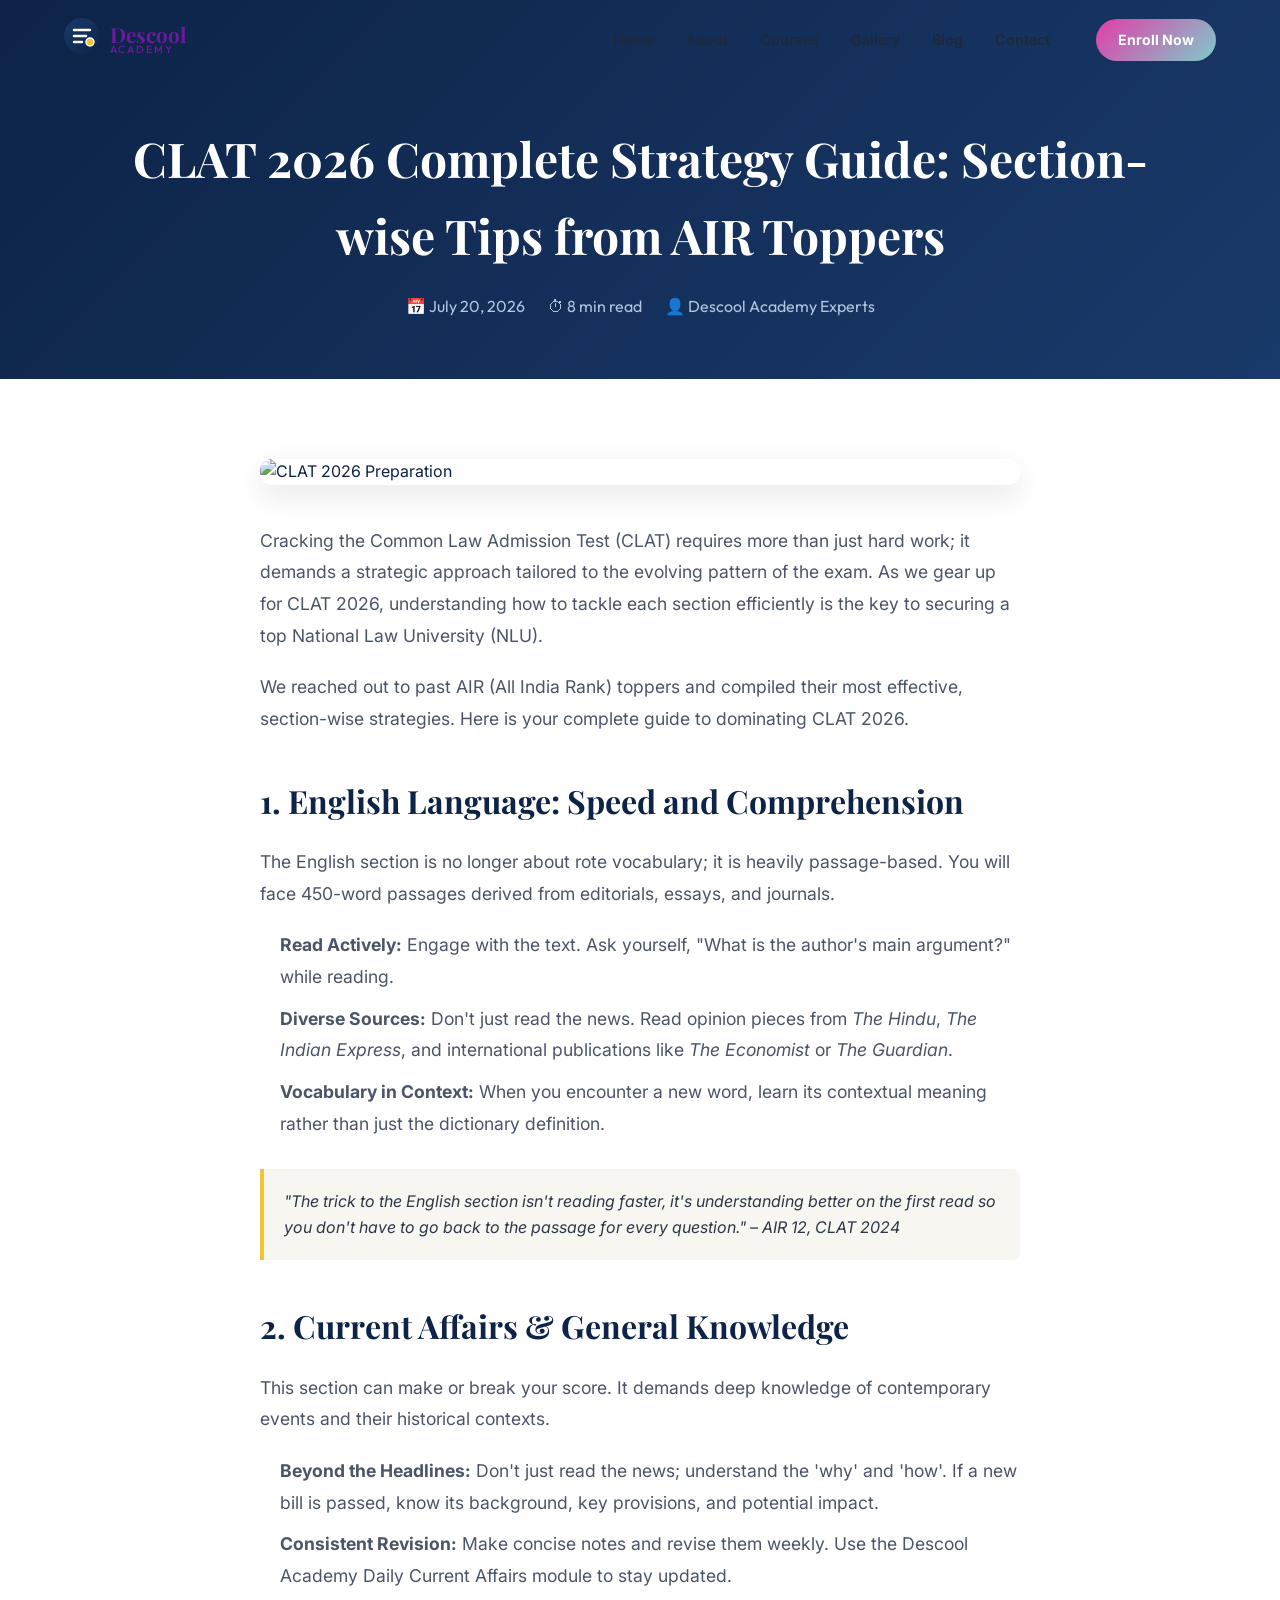
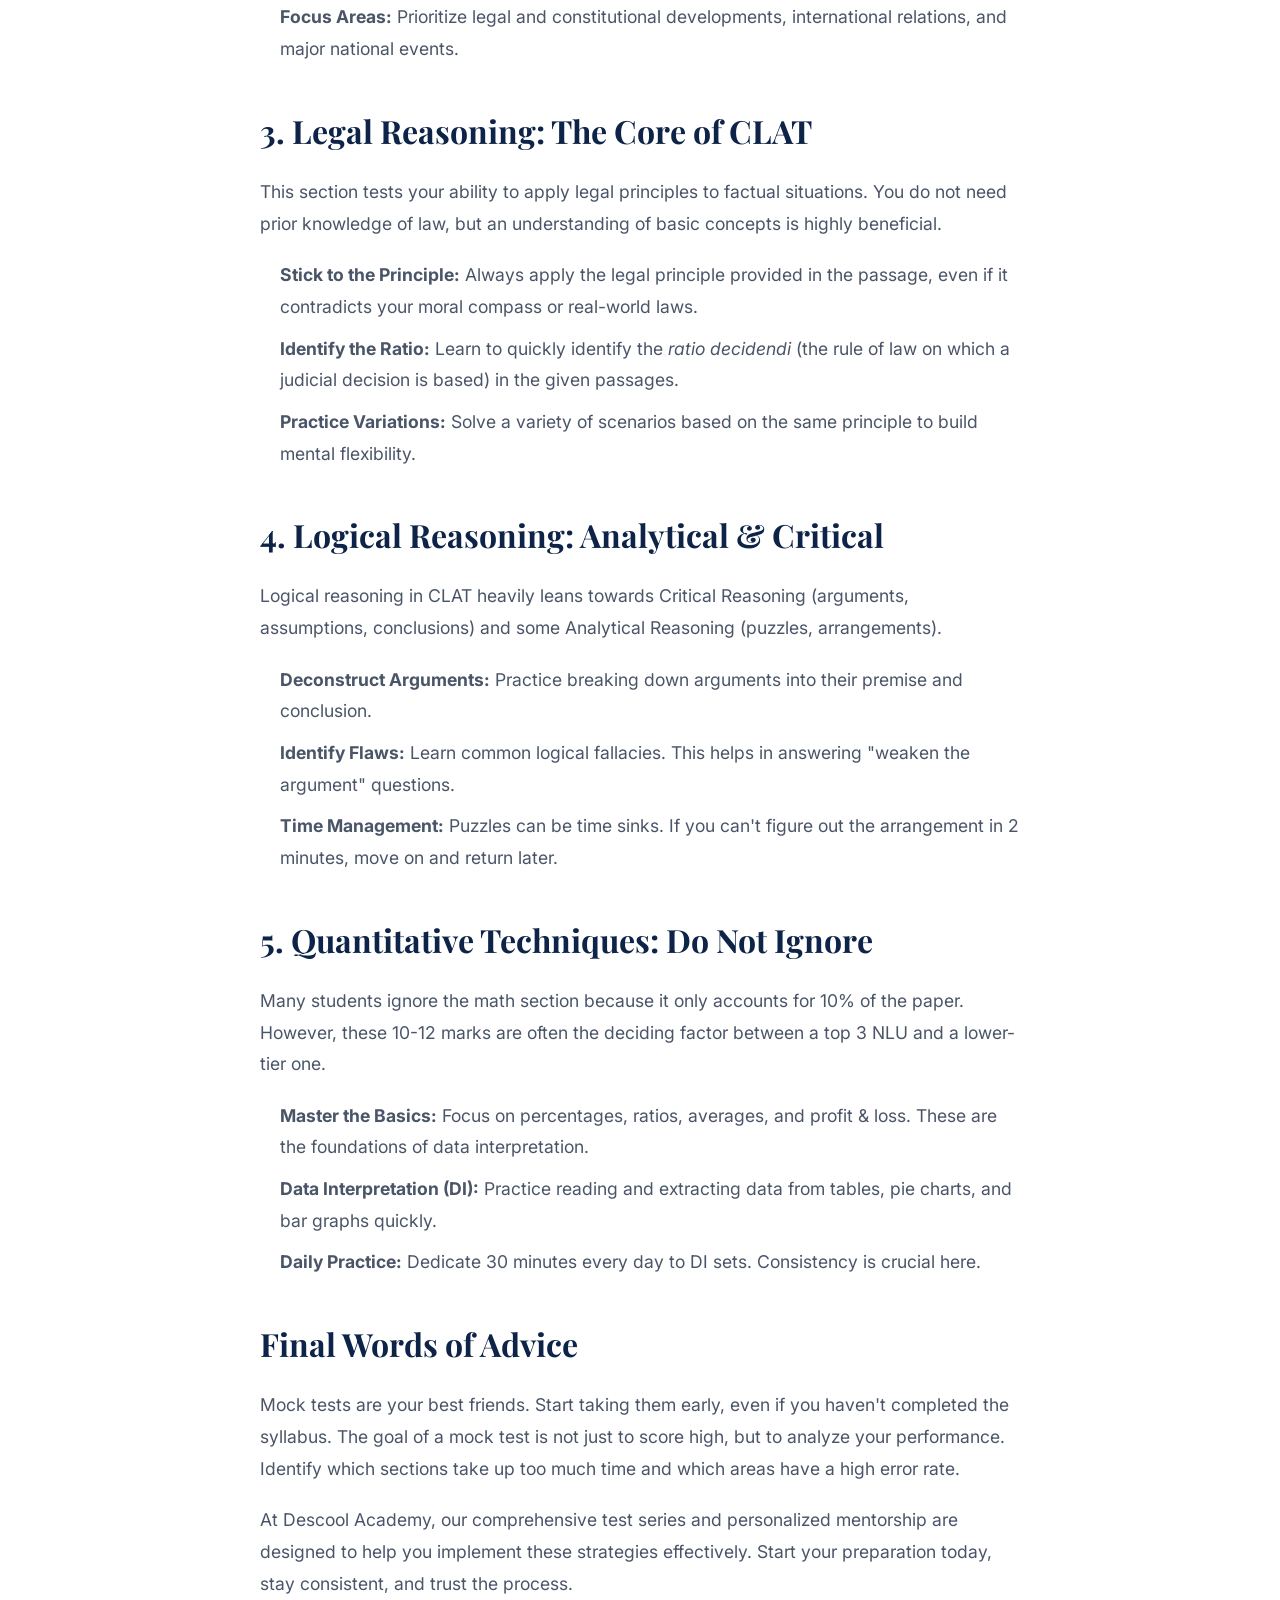
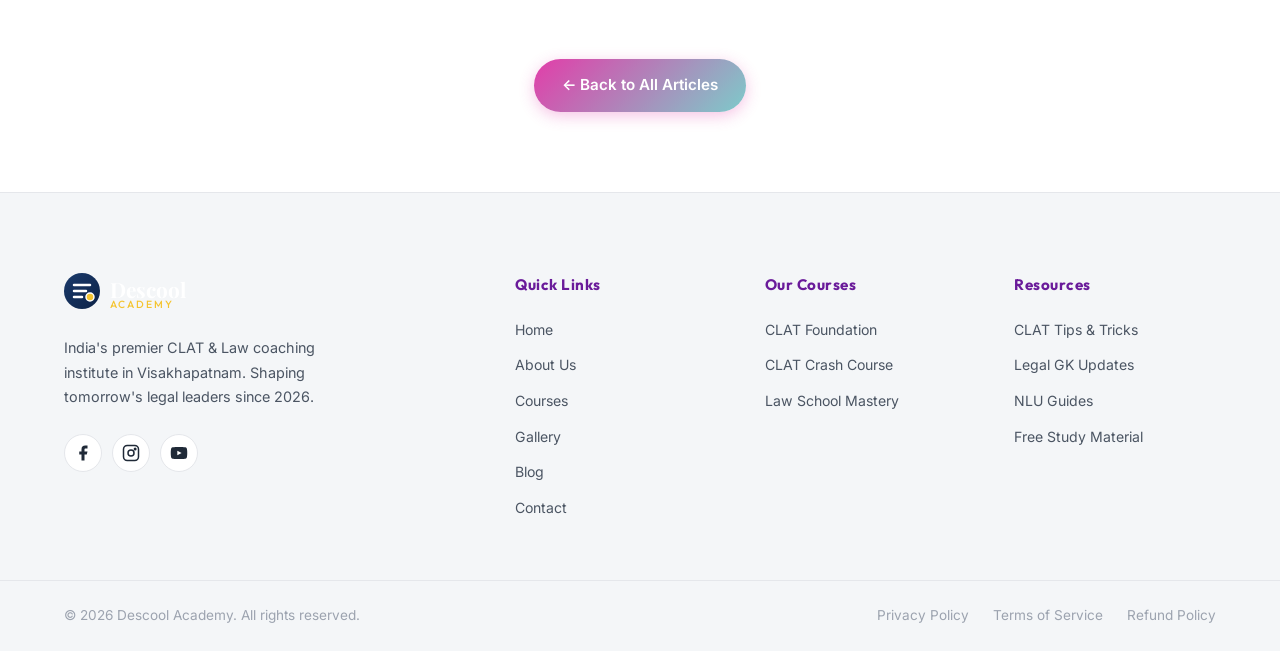
==== commit aaa9bc9d: "Update blog-clat-strategy.html" ====
--- a/blog-clat-strategy.html
+++ b/blog-clat-strategy.html
@@ -1,6 +1,8 @@
 <!DOCTYPE html>
 <html lang="en">
 <head>
+  <link rel="icon" href="Images/logo.png" type="image/png" />
+  <link rel="apple-touch-icon" href="Images/logo.png" />
   <meta charset="UTF-8" />
   <meta http-equiv="X-UA-Compatible" content="IE=edge" />
   <meta name="viewport" content="width=device-width, initial-scale=1.0" />
@@ -93,6 +95,26 @@
     .back-btn-container {
       margin-top: 60px;
       text-align: center;
+    }
+    
+    /* Mobile Responsive Adjustments */
+    @media (max-width: 768px) {
+      .blog-post-header {
+        padding: 100px 0 40px;
+      }
+      .blog-post-header h1 {
+        font-size: 2rem;
+      }
+      .blog-post-content {
+        padding: 40px 20px;
+      }
+      .blog-post-content h2 {
+        font-size: 1.6rem;
+      }
+      .blog-post-meta span {
+        display: block;
+        margin: 5px 0;
+      }
     }
   </style>
 </head>
@@ -287,3 +309,4 @@
   <script src="script.js"></script>
 </body>
 </html>
+
--- a/style.css
+++ b/style.css
@@ -5,13 +5,13 @@
 
 /* ---- CSS Variables ---- */
 :root {
-  --navy: #0d2347;
-  --navy-mid: #1a3a6b;
-  --navy-light: #2563a8;
-  --gold: #F4C430;
-  --gold-dark: #c9a227;
-  --gold-light: #fde68a;
-  --cream: #f8f6f0;
+  --navy: #1f2937;
+  --navy-mid: #374151;
+  --navy-light: #4b5563;
+  --gold: #6a1b9a;
+  --gold-dark: #7dcbca;
+  --gold-light: #e23da9;
+  --cream: #f2f9f9;
   --white: #ffffff;
   --gray-50: #f9fafb;
   --gray-100: #f3f4f6;
@@ -26,7 +26,7 @@
   --shadow-sm: 0 2px 8px rgba(13,35,71,0.08);
   --shadow-md: 0 8px 32px rgba(13,35,71,0.12);
   --shadow-lg: 0 24px 64px rgba(13,35,71,0.16);
-  --shadow-gold: 0 8px 32px rgba(244,196,48,0.3);
+  --shadow-gold: 0 8px 32px rgba(125,203,202,0.3);
   --radius-sm: 8px;
   --radius-md: 16px;
   --radius-lg: 24px;
@@ -73,9 +73,9 @@
 
 .section-tag {
   display: inline-block;
-  background: linear-gradient(135deg, rgba(244,196,48,0.15), rgba(244,196,48,0.08));
+  background: linear-gradient(135deg, rgba(125,203,202,0.15), rgba(125,203,202,0.08));
   color: var(--gold-dark);
-  border: 1px solid rgba(244,196,48,0.4);
+  border: 1px solid rgba(125,203,202,0.4);
   padding: 6px 18px;
   border-radius: 50px;
   font-size: 0.8rem;
@@ -95,7 +95,7 @@
 }
 
 .section-title .highlight {
-  background: linear-gradient(135deg, var(--navy-mid), var(--gold-dark));
+  background: linear-gradient(135deg, var(--gold-light), #ff79cc);
   -webkit-background-clip: text;
   -webkit-text-fill-color: transparent;
   background-clip: text;
@@ -122,14 +122,15 @@
 }
 
 .btn-primary {
-  background: linear-gradient(135deg, var(--gold), var(--gold-dark));
-  color: var(--navy);
-  box-shadow: var(--shadow-gold);
+  background: linear-gradient(135deg, var(--gold-light), var(--gold-dark));
+  color: var(--white);
+  box-shadow: 0 4px 15px rgba(226,61,169,0.3);
+  border: none;
 }
 
 .btn-primary:hover {
   transform: translateY(-2px);
-  box-shadow: 0 12px 40px rgba(244,196,48,0.45);
+  box-shadow: 0 12px 40px rgba(125,203,202,0.45);
 }
 
 .btn-outline {
@@ -146,12 +147,12 @@
 }
 
 .btn-outline-dark {
-  background: transparent;
-  color: var(--navy);
-  border: 2px solid var(--navy);
-  padding: 12px 32px;
+  background: linear-gradient(135deg, var(--gold-light), var(--gold-dark));
+  color: var(--white) !important;
+  border: none;
+  padding: 14px 34px;
   border-radius: 50px;
-  font-weight: 600;
+  font-weight: 700;
   font-size: 0.95rem;
   display: inline-flex;
   align-items: center;
@@ -181,10 +182,10 @@
 }
 
 .navbar.scrolled {
-  background: rgba(13, 35, 71, 0.97);
+  background: rgba(255, 255, 255, 0.98);
   backdrop-filter: blur(20px);
   padding: 12px 0;
-  box-shadow: 0 4px 24px rgba(13,35,71,0.25);
+  box-shadow: 0 4px 24px rgba(0,0,0,0.06);
 }
 
 .nav-container {
@@ -214,7 +215,7 @@
   font-family: var(--font-display);
   font-size: 1.3rem;
   font-weight: 700;
-  color: var(--white);
+  color: var(--gold);
 }
 
 .logo-sub {
@@ -234,7 +235,7 @@
 }
 
 .nav-link {
-  color: rgba(255,255,255,0.85);
+  color: var(--navy);
   font-size: 0.9rem;
   font-weight: 500;
   padding: 8px 14px;
@@ -265,8 +266,8 @@
 }
 
 .nav-cta {
-  background: linear-gradient(135deg, var(--gold), var(--gold-dark));
-  color: var(--navy);
+  background: linear-gradient(135deg, var(--gold-light), var(--gold-dark));
+  color: var(--white);
   padding: 10px 22px;
   border-radius: 50px;
   font-weight: 700;
@@ -293,7 +294,7 @@
   display: block;
   width: 24px;
   height: 2.5px;
-  background: var(--white);
+  background: var(--navy);
   border-radius: 4px;
   transition: var(--transition);
 }
@@ -303,7 +304,8 @@
    ============================================= */
 .hero {
   min-height: 100vh;
-  background: linear-gradient(135deg, var(--navy) 0%, #152d5c 40%, #1e4080 70%, #0d2347 100%);
+  background: linear-gradient(135deg, #f4f6f8 0%, #ffffff 100%);
+  color: var(--navy);
   position: relative;
   display: flex;
   align-items: center;
@@ -326,7 +328,7 @@
 .hero-glow-1 {
   width: 600px;
   height: 600px;
-  background: radial-gradient(circle, rgba(244,196,48,0.15) 0%, transparent 70%);
+  background: radial-gradient(circle, rgba(125,203,202,0.15) 0%, transparent 70%);
   top: -200px;
   right: -100px;
   animation: pulse-glow 6s ease-in-out infinite;
@@ -370,8 +372,8 @@
   display: inline-flex;
   align-items: center;
   gap: 8px;
-  background: rgba(244,196,48,0.15);
-  border: 1px solid rgba(244,196,48,0.35);
+  background: rgba(125,203,202,0.15);
+  border: 1px solid rgba(125,203,202,0.35);
   color: var(--gold);
   padding: 8px 18px;
   border-radius: 50px;
@@ -385,7 +387,7 @@
 .badge-dot {
   width: 8px;
   height: 8px;
-  background: var(--gold);
+  background: var(--gold-light);
   border-radius: 50%;
   animation: blink 2s ease-in-out infinite;
 }
@@ -406,19 +408,19 @@
 
 .title-line {
   display: block;
-  color: rgba(255,255,255,0.9);
+  color: var(--navy);
 }
 
 .title-gradient {
   display: block;
-  background: linear-gradient(135deg, var(--gold) 0%, #fff 60%, var(--gold-light) 100%);
+  background: linear-gradient(135deg, var(--gold-light) 0%, var(--gold-dark) 100%);
   -webkit-background-clip: text;
   -webkit-text-fill-color: transparent;
   background-clip: text;
 }
 
 .hero-subtitle {
-  color: rgba(255,255,255,0.75);
+  color: var(--text-secondary);
   font-size: 1.05rem;
   line-height: 1.7;
   margin-bottom: 36px;
@@ -493,7 +495,7 @@
 .hero-illustration svg {
   width: 100%;
   max-width: 380px;
-  filter: drop-shadow(0 20px 60px rgba(244,196,48,0.2));
+  filter: drop-shadow(0 20px 60px rgba(125,203,202,0.2));
   animation: float 6s ease-in-out infinite;
 }
 
@@ -583,7 +585,7 @@
 
 .courses-grid {
   display: grid;
-  grid-template-columns: repeat(auto-fit, minmax(260px, 1fr));
+  grid-template-columns: repeat(3, 1fr);
   gap: 24px;
 }
 
@@ -636,23 +638,24 @@
 .course-card.featured .course-features li { color: rgba(255,255,255,0.9); }
 
 .course-card.featured .duration {
-  color: var(--gold);
-  background: rgba(244,196,48,0.15);
-  border-color: rgba(244,196,48,0.3);
+  color: var(--gold-dark);
+  background: rgba(125,203,202,0.15);
+  border-color: rgba(125,203,202,0.3);
 }
 
 .course-badge {
   position: absolute;
   top: 20px;
   right: 20px;
-  background: var(--gold);
-  color: var(--navy);
+  background: linear-gradient(135deg, var(--gold-light), var(--gold-dark));
+  color: #ffffff;
   font-size: 0.7rem;
   font-weight: 700;
-  padding: 4px 12px;
+  padding: 5px 14px;
   border-radius: 50px;
   text-transform: uppercase;
-  letter-spacing: 0.5px;
+  letter-spacing: 0.8px;
+  box-shadow: 0 4px 12px rgba(226,61,169,0.3);
 }
 
 .course-icon {
@@ -709,15 +712,21 @@
 }
 
 .btn-enroll {
+  display: inline-flex;
+  align-items: center;
+  padding: 8px 18px;
+  border-radius: 50px;
+  background: linear-gradient(135deg, var(--gold-light), var(--gold-dark));
+  color: var(--white) !important;
   font-weight: 700;
   font-size: 0.88rem;
-  color: var(--gold-dark);
-  transition: var(--transition);
+  transition: var(--transition);
+  text-decoration: none;
 }
 
 .btn-enroll:hover { gap: 12px; }
 
-.course-card.featured .btn-enroll { color: var(--gold); }
+.course-card.featured .btn-enroll { color: var(--white) !important; }
 
 /* =============================================
    ABOUT SECTION
@@ -735,7 +744,7 @@
   right: -200px;
   width: 600px;
   height: 600px;
-  background: radial-gradient(circle, rgba(244,196,48,0.06) 0%, transparent 70%);
+  background: radial-gradient(circle, rgba(125,203,202,0.06) 0%, transparent 70%);
   border-radius: 50%;
   pointer-events: none;
 }
@@ -756,7 +765,7 @@
 }
 
 .about-img-main {
-  background: linear-gradient(160deg, var(--cream) 0%, #ede8d8 100%);
+  background: linear-gradient(160deg, rgba(226,61,169,0.08) 0%, rgba(125,203,202,0.12) 100%);
   border-radius: var(--radius-xl);
   padding: 40px;
   box-shadow: var(--shadow-lg);
@@ -823,7 +832,7 @@
 
 .pillar:hover {
   background: var(--cream);
-  border-color: rgba(244,196,48,0.4);
+  border-color: rgba(125,203,202,0.4);
   transform: translateY(-2px);
 }
 
@@ -870,7 +879,7 @@
   content: '';
   position: absolute;
   inset: 0;
-  background: linear-gradient(160deg, rgba(26,58,107,0.02) 0%, rgba(244,196,48,0.04) 100%);
+  background: linear-gradient(160deg, rgba(26,58,107,0.02) 0%, rgba(125,203,202,0.04) 100%);
   opacity: 0;
   transition: var(--transition);
 }
@@ -985,7 +994,7 @@
 .play-icon-overlay svg { margin-left: 4px; }
 .gallery-item:hover .play-icon-overlay {
   transform: translate(-50%, -50%) scale(1.1);
-  background: #F4C430;
+  background: #7dcbca;
 }
 
 .gallery-photo {
@@ -1040,7 +1049,7 @@
   opacity: 0.6;
 }
 
-.results-1 { background: linear-gradient(135deg, #F4C430 0%, #c9a227 100%); }
+.results-1 { background: linear-gradient(135deg, #7dcbca 0%, #e23da9 100%); }
 .results-1::before {
   content: '🏆';
   position: absolute;
@@ -1143,8 +1152,8 @@
 }
 
 .testimonials-section .section-tag {
-  background: rgba(244,196,48,0.15);
-  border-color: rgba(244,196,48,0.35);
+  background: rgba(125,203,202,0.15);
+  border-color: rgba(125,203,202,0.35);
   color: var(--gold);
 }
 
@@ -1173,7 +1182,7 @@
 
 .testimonial-card:hover {
   background: rgba(255,255,255,0.1);
-  border-color: rgba(244,196,48,0.3);
+  border-color: rgba(125,203,202,0.3);
   transform: translateY(-4px);
 }
 
@@ -1573,12 +1582,13 @@
    FOOTER
    ============================================= */
 .footer {
-  background: var(--navy);
+  background: #f4f6f8;
+  border-top: 1px solid var(--gray-200);
 }
 
 .footer-top {
   padding: 80px 0 60px;
-  border-bottom: 1px solid rgba(255,255,255,0.1);
+  border-bottom: 1px solid var(--gray-200);
 }
 
 .footer-grid {
@@ -1588,7 +1598,7 @@
 }
 
 .footer-brand p {
-  color: rgba(255,255,255,0.6);
+  color: var(--text-secondary);
   font-size: 0.9rem;
   line-height: 1.7;
   margin: 20px 0 24px;
@@ -1608,9 +1618,9 @@
   width: 38px;
   height: 38px;
   border-radius: 50%;
-  background: rgba(255,255,255,0.08);
-  border: 1px solid rgba(255,255,255,0.12);
-  color: rgba(255,255,255,0.7);
+  background: var(--white);
+  border: 1px solid var(--gray-200);
+  color: var(--navy);
   display: flex;
   align-items: center;
   justify-content: center;
@@ -1628,7 +1638,7 @@
   font-family: var(--font-heading);
   font-size: 0.95rem;
   font-weight: 700;
-  color: var(--white);
+  color: var(--gold);
   margin-bottom: 20px;
   letter-spacing: 0.5px;
 }
@@ -1636,7 +1646,7 @@
 .footer-col ul { display: flex; flex-direction: column; gap: 10px; }
 
 .footer-col ul li a {
-  color: rgba(255,255,255,0.55);
+  color: var(--text-secondary);
   font-size: 0.88rem;
   transition: var(--transition);
   display: inline-flex;
@@ -1645,7 +1655,7 @@
 }
 
 .footer-col ul li a:hover {
-  color: var(--gold);
+  color: var(--gold-dark);
   transform: translateX(4px);
 }
 
@@ -1662,7 +1672,7 @@
 }
 
 .footer-bottom p {
-  color: rgba(255,255,255,0.5);
+  color: var(--text-light);
   font-size: 0.85rem;
 }
 
@@ -1672,7 +1682,7 @@
 }
 
 .footer-links a {
-  color: rgba(255,255,255,0.5);
+  color: var(--text-light);
   font-size: 0.85rem;
   transition: var(--transition);
 }
@@ -1687,7 +1697,7 @@
   width: 48px;
   height: 48px;
   border-radius: 50%;
-  background: linear-gradient(135deg, var(--gold), var(--gold-dark));
+  background: linear-gradient(135deg, var(--gold-light), var(--gold-dark));
   color: var(--navy);
   display: flex;
   align-items: center;
@@ -1707,7 +1717,7 @@
 
 .back-to-top:hover {
   transform: translateY(-4px);
-  box-shadow: 0 16px 40px rgba(244,196,48,0.4);
+  box-shadow: 0 16px 40px rgba(125,203,202,0.4);
 }
 
 /* =============================================
@@ -1848,3 +1858,17 @@
   .gallery-item.large { grid-column: span 1; }
   .contact-form { padding: 24px; }
 }
+
+
+
+
+
+
+
+
+
+
+
+
+
+
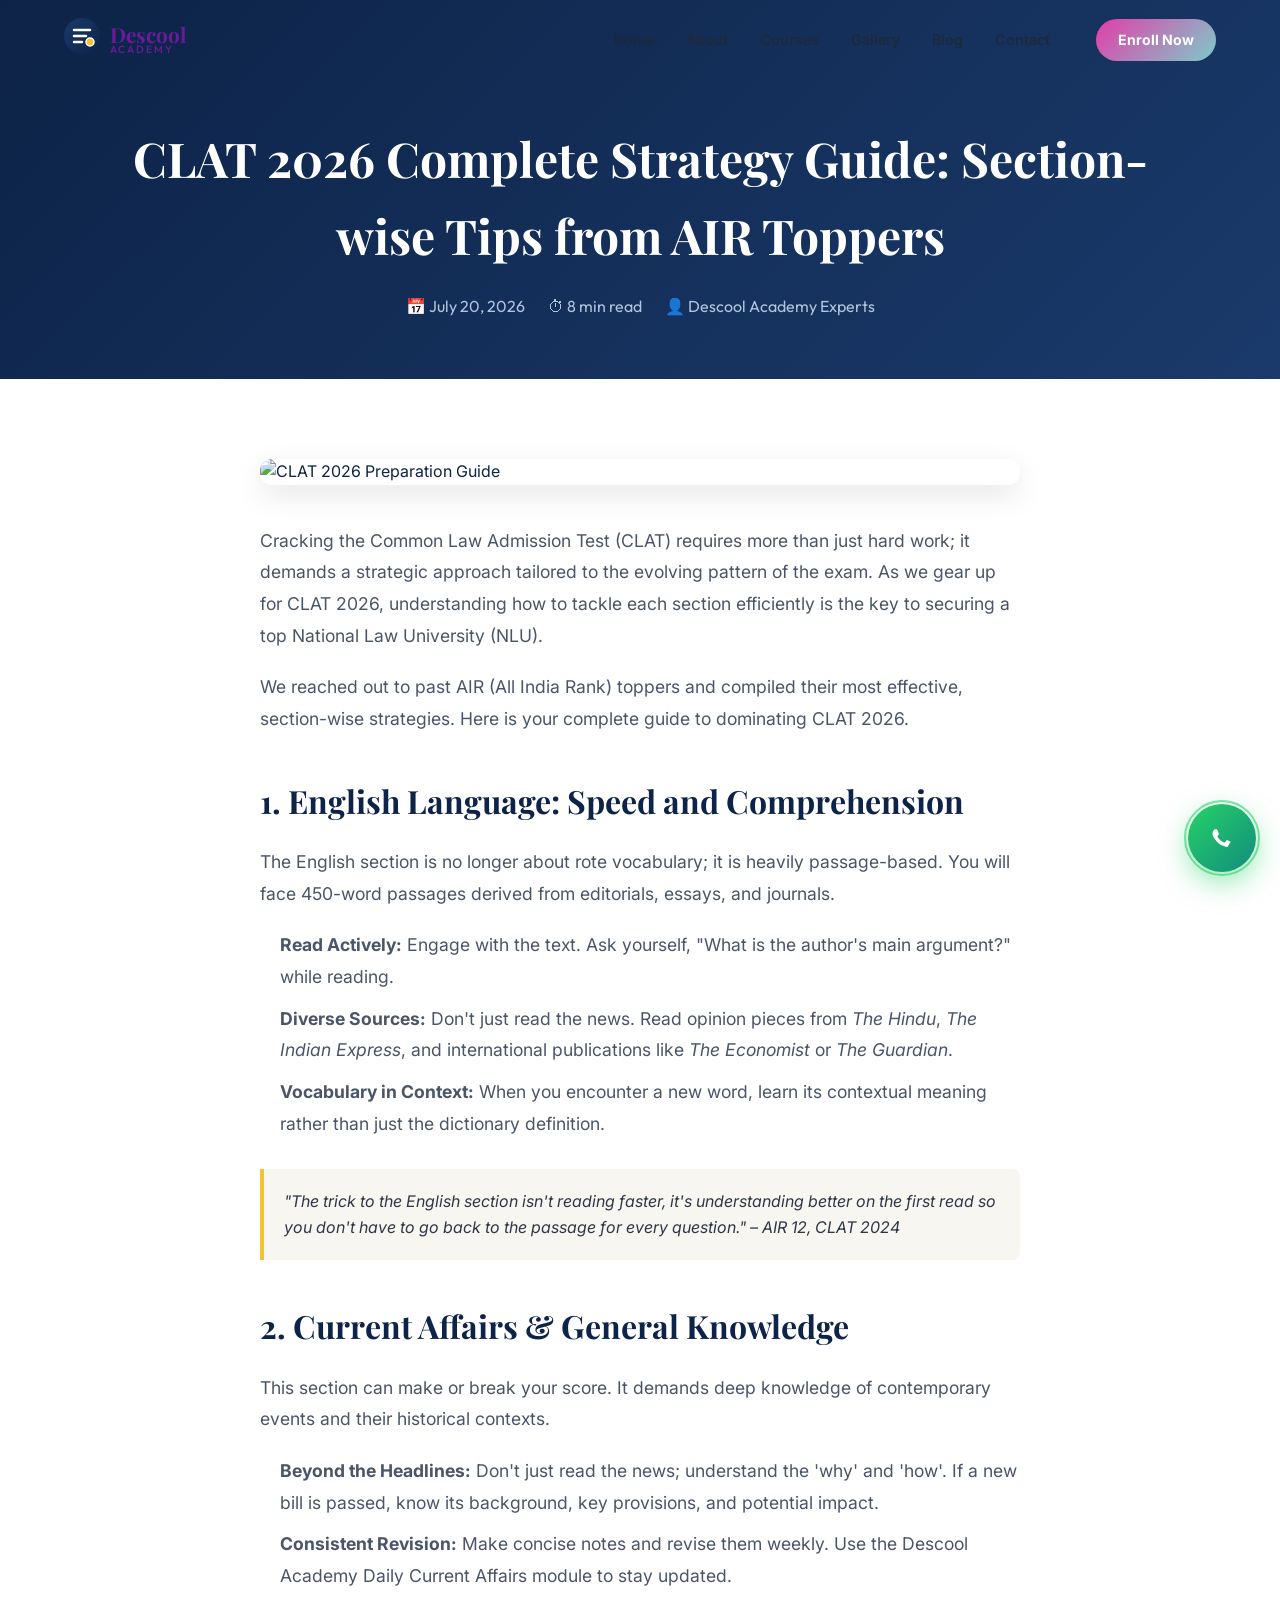
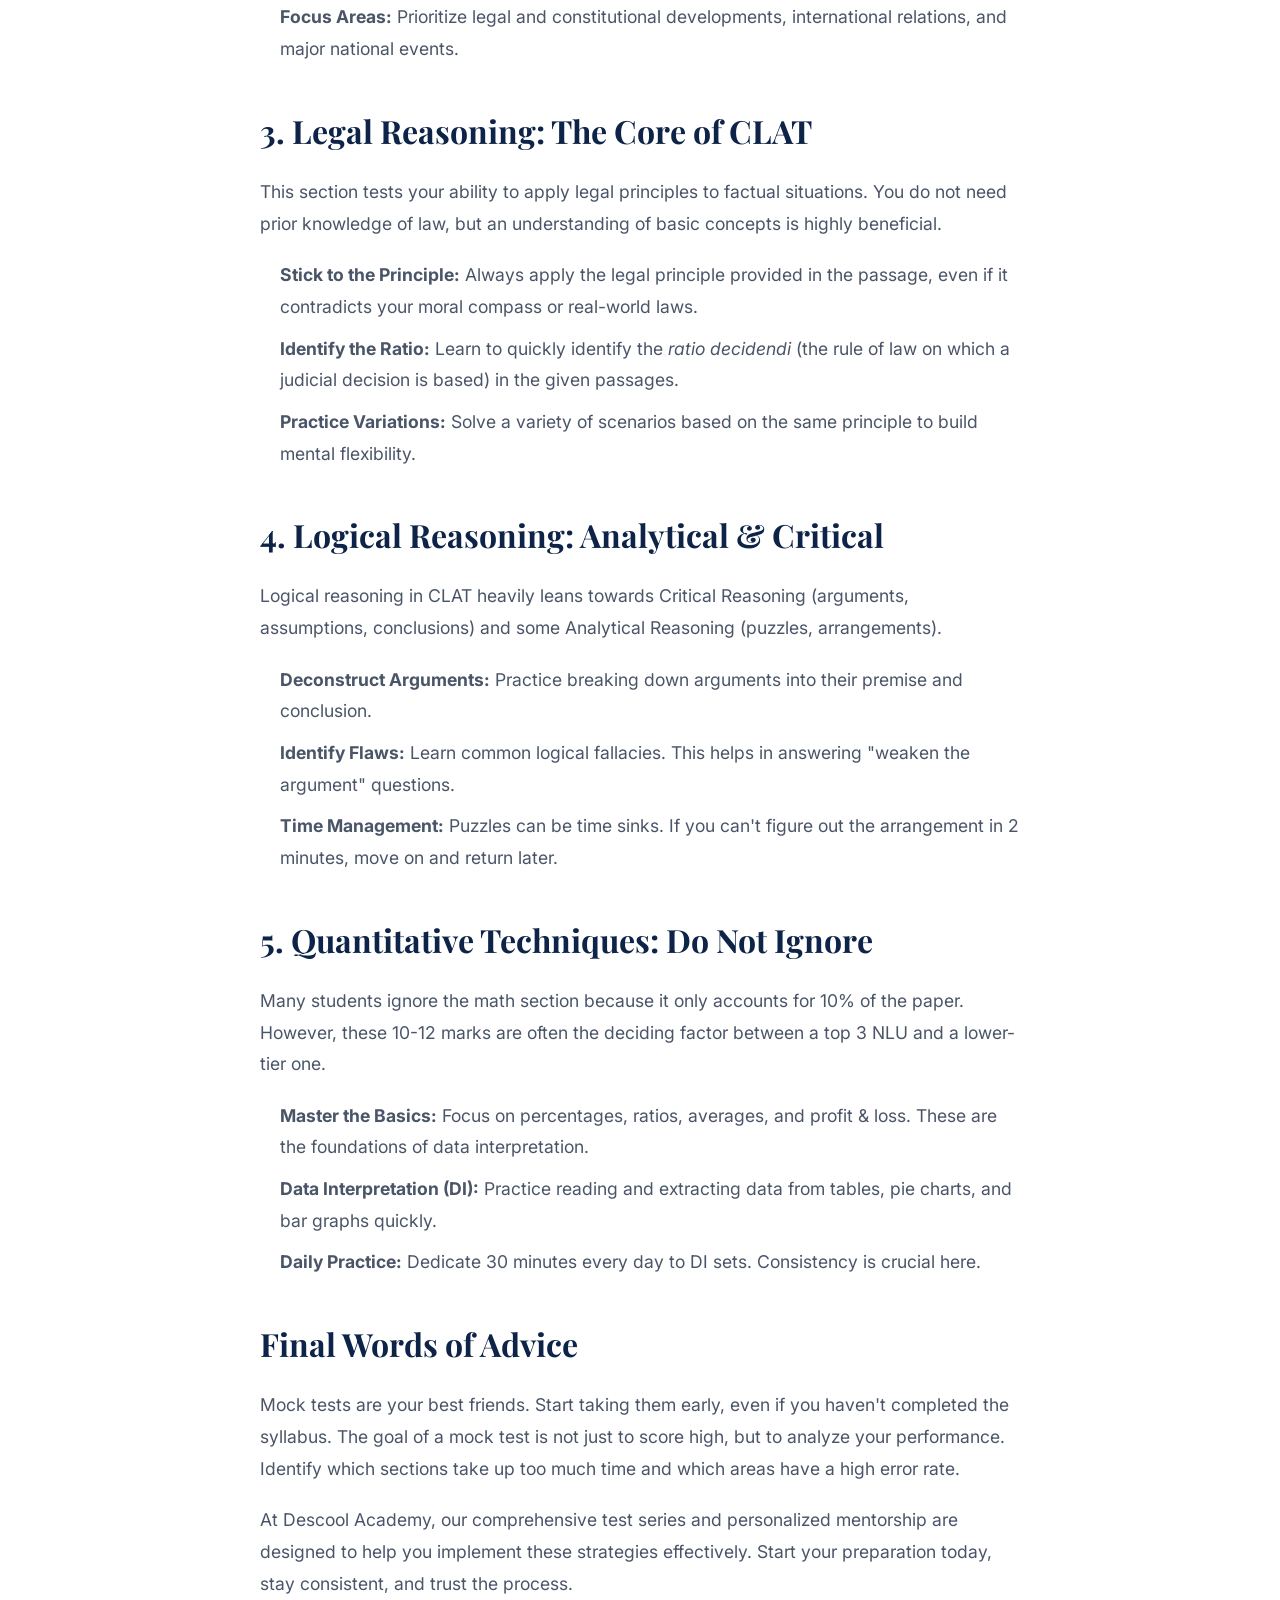
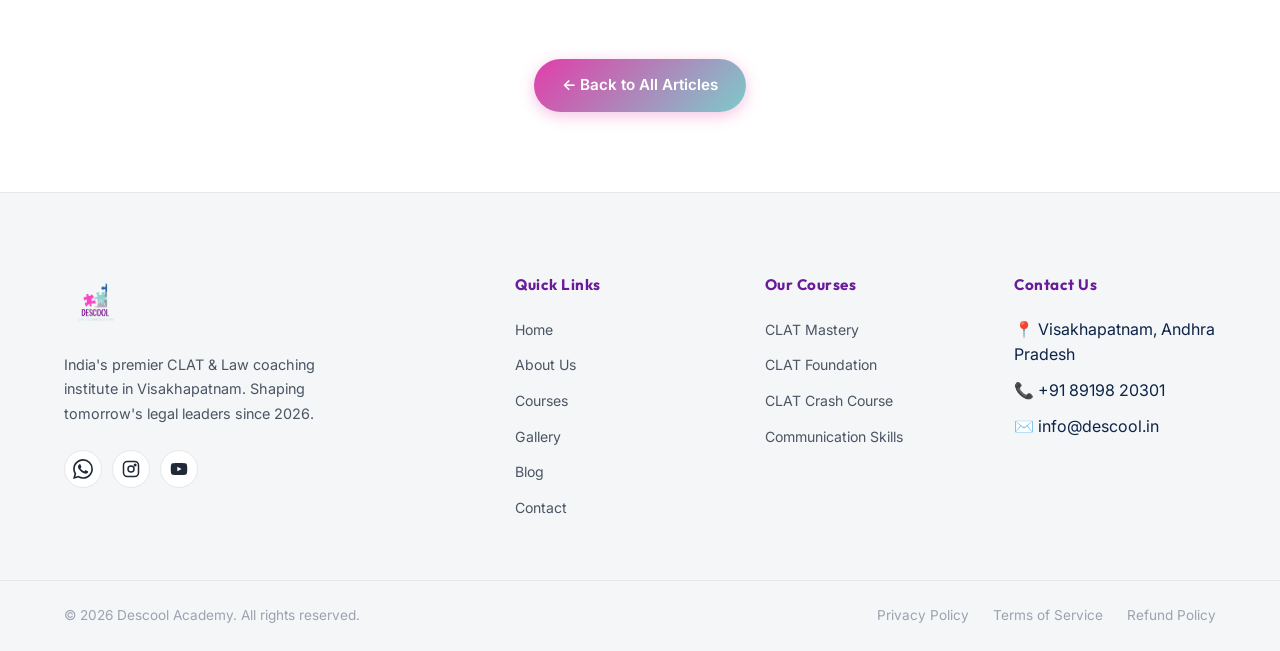
==== commit 144d9d8e: "Update blog-clat-strategy.html" ====
--- a/blog-clat-strategy.html
+++ b/blog-clat-strategy.html
@@ -171,7 +171,7 @@
 
   <!-- ===== BLOG POST CONTENT ===== -->
   <main class="blog-post-content">
-    <img src="https://images.unsplash.com/photo-1589829545856-d10d557cf95f?auto=format&fit=crop&w=1000&q=80" alt="CLAT 2026 Preparation" />
+    <img src="https://images.unsplash.com/photo-1589829545856-d10d557cf95f?auto=format&fit=crop&w=1000&q=80" alt="CLAT 2026 Preparation Guide" />
     
     <p>Cracking the Common Law Admission Test (CLAT) requires more than just hard work; it demands a strategic approach tailored to the evolving pattern of the exam. As we gear up for CLAT 2026, understanding how to tackle each section efficiently is the key to securing a top National Law University (NLU).</p>
     
@@ -233,33 +233,17 @@
       <div class="container footer-grid">
         <div class="footer-brand">
           <a href="index.html#home" class="nav-logo footer-logo">
-            <div class="logo-icon">
-              <svg width="36" height="36" viewBox="0 0 36 36" fill="none">
-                <circle cx="18" cy="18" r="18" fill="url(#logoGrad2)"/>
-                <path d="M10 12h16M10 18h12M10 24h8" stroke="#fff" stroke-width="2.5" stroke-linecap="round"/>
-                <circle cx="26" cy="24" r="4" fill="#F4C430" stroke="#fff" stroke-width="1.5"/>
-                <defs>
-                  <linearGradient id="logoGrad2" x1="0" y1="0" x2="36" y2="36" gradientUnits="userSpaceOnUse">
-                    <stop stop-color="#1a3a6b"/>
-                    <stop offset="1" stop-color="#0d2347"/>
-                  </linearGradient>
-                </defs>
-              </svg>
-            </div>
-            <div class="logo-text">
-              <span class="logo-main" style="color:#fff;">Descool</span>
-              <span class="logo-sub" style="color:#F4C430;">Academy</span>
-            </div>
+            <img src="Images/logo-removebg-preview.png" alt="Descool Logo" style="height: 60px;" />
           </a>
           <p>India's premier CLAT & Law coaching institute in Visakhapatnam. Shaping tomorrow's legal leaders since 2026.</p>
           <div class="footer-social">
-            <a href="#" aria-label="Facebook">
-              <svg width="18" height="18" viewBox="0 0 24 24" fill="currentColor"><path d="M18 2h-3a5 5 0 00-5 5v3H7v4h3v8h4v-8h3l1-4h-4V7a1 1 0 011-1h3z"/></svg>
+            <a href="https://wa.me/918919820301?text=Hi,%20Need%20some%20details%20regarding%20Courses" target="_blank" rel="noopener noreferrer" class="social-btn" aria-label="WhatsApp">
+              <svg width="20" height="20" viewBox="0 0 24 24" fill="currentColor"><path d="M17.472 14.382c-.297-.149-1.758-.867-2.03-.967-.273-.099-.471-.148-.67.15-.197.297-.767.966-.94 1.164-.173.199-.347.223-.644.075-.297-.15-1.255-.463-2.39-1.475-.883-.788-1.48-1.761-1.653-2.059-.173-.297-.018-.458.13-.606.134-.133.298-.347.446-.52.149-.174.198-.298.298-.497.099-.198.05-.371-.025-.52-.075-.149-.669-1.612-.916-2.207-.242-.579-.487-.5-.669-.51-.173-.008-.371-.01-.57-.01-.198 0-.52.074-.792.372-.272.297-1.04 1.016-1.04 2.479 0 1.462 1.065 2.875 1.213 3.074.149.198 2.096 3.2 5.077 4.487.709.306 1.262.489 1.694.625.712.227 1.36.195 1.871.118.571-.085 1.758-.719 2.006-1.413.248-.694.248-1.289.173-1.413-.074-.124-.272-.198-.57-.347m-5.421 7.403h-.004a9.87 9.87 0 01-5.031-1.378l-.361-.214-3.741.982.998-3.648-.235-.374a9.86 9.86 0 01-1.51-5.26c.001-5.45 4.436-9.884 9.888-9.884 2.64 0 5.122 1.03 6.988 2.898a9.825 9.825 0 012.893 6.994c-.003 5.45-4.437 9.884-9.885 9.884m8.413-18.297A11.815 11.815 0 0012.05 0C5.495 0 .16 5.335.157 11.892c0 2.096.547 4.142 1.588 5.945L.057 24l6.305-1.654a11.882 11.882 0 005.683 1.448h.005c6.554 0 11.89-5.335 11.893-11.893a11.821 11.821 0 00-3.48-8.413z"/></svg>
             </a>
-            <a href="#" aria-label="Instagram">
+            <a href="https://www.instagram.com/descoolacademy?igsh=MWNzNDIwaGtqOWR1Zg==" target="_blank" rel="noopener noreferrer" class="social-btn" aria-label="Instagram">
               <svg width="18" height="18" viewBox="0 0 24 24" fill="none" stroke="currentColor" stroke-width="2"><rect x="2" y="2" width="20" height="20" rx="5"/><circle cx="12" cy="12" r="4"/><circle cx="17.5" cy="6.5" r="1" fill="currentColor"/></svg>
             </a>
-            <a href="#" aria-label="YouTube">
+            <a href="https://youtube.com/@descoolacademy?si=E1gqNuxGwdZEv_II" target="_blank" rel="noopener noreferrer" class="social-btn" aria-label="YouTube">
               <svg width="18" height="18" viewBox="0 0 24 24" fill="currentColor"><path d="M22.54 6.42a2.78 2.78 0 00-1.95-1.96C18.88 4 12 4 12 4s-6.88 0-8.59.46a2.78 2.78 0 00-1.95 1.96A29 29 0 001 12a29 29 0 00.46 5.58A2.78 2.78 0 003.41 19.54C5.12 20 12 20 12 20s6.88 0 8.59-.46a2.78 2.78 0 001.95-1.96A29 29 0 0023 12a29 29 0 00-.46-5.58z"/><polygon points="9.75 15.02 15.5 12 9.75 8.98" fill="white"/></svg>
             </a>
           </div>
@@ -278,18 +262,18 @@
         <div class="footer-col">
           <h4>Our Courses</h4>
           <ul>
+            <li><a href="index.html#courses">CLAT Mastery</a></li>
             <li><a href="index.html#courses">CLAT Foundation</a></li>
             <li><a href="index.html#courses">CLAT Crash Course</a></li>
-            <li><a href="index.html#courses">Law School Mastery</a></li>
+            <li><a href="index.html#courses">Communication Skills</a></li>
           </ul>
         </div>
         <div class="footer-col">
-          <h4>Resources</h4>
-          <ul>
-            <li><a href="index.html#blog">CLAT Tips & Tricks</a></li>
-            <li><a href="index.html#blog">Legal GK Updates</a></li>
-            <li><a href="index.html#blog">NLU Guides</a></li>
-            <li><a href="index.html#blog">Free Study Material</a></li>
+          <h4>Contact Us</h4>
+          <ul class="footer-contact">
+            <li>📍 Visakhapatnam, Andhra Pradesh</li>
+            <li>📞 +91 89198 20301</li>
+            <li>✉️ info@descool.in</li>
           </ul>
         </div>
       </div>
@@ -306,6 +290,23 @@
     </div>
   </footer>
 
+  <!-- Back to top -->
+  <button class="back-to-top" id="backToTop" aria-label="Back to top">
+    <svg width="20" height="20" viewBox="0 0 24 24" fill="none" stroke="currentColor" stroke-width="2.5"><path d="M18 15l-6-6-6 6"/></svg>
+  </button>
+
+  <!-- Floating WhatsApp Button (Static on Scroll) -->
+  <a href="https://wa.me/918919820301?text=Hi,%20Need%20some%20details%20regarding%20Courses" 
+     target="_blank" 
+     rel="noopener noreferrer" 
+     class="whatsapp-float-btn" 
+     aria-label="Chat on WhatsApp"
+     id="whatsappBtn">
+    <svg width="38" height="38" viewBox="0 0 24 24" fill="currentColor">
+      <path d="M17.472 14.382c-.297-.149-1.758-.867-2.03-.967-.273-.099-.471-.148-.67.15-.197.297-.767.966-.94 1.164-.173.199-.347.223-.644.075-.297-.15-1.255-.463-2.39-1.475-.883-.788-1.48-1.761-1.653-2.059-.173-.297-.018-.458.13-.606.134-.133.298-.347.446-.52.149-.174.198-.298.298-.497.099-.198.05-.371-.025-.52-.075-.149-.669-1.612-.916-2.207-.242-.579-.487-.5-.669-.51-.173-.008-.371-.01-.57-.01-.198 0-.52.074-.792.372-.272.297-1.04 1.016-1.04 2.479 0 1.462 1.065 2.875 1.213 3.074.149.198 2.096 3.2 5.077 4.487.709.306 1.262.489 1.694.625.712.227 1.36.195 1.871.118.173-1.413-.074-.124-.272-.198-.57-.347m-5.421 7.403h-.004a9.87 9.87 0 01-5.031-1.378l-.361-.214-3.741.982.998-3.648-.235-.374a9.86 9.86 0 01-1.51-5.26c.001-5.45 4.436-9.884 9.888-9.884 2.64 0 5.122 1.03 6.988 2.898a9.825 9.825 0 012.893 6.994c-.003 5.45-4.437 9.884-9.885 9.884m8.413-18.297A11.815 11.815 0 0012.05 0C5.495 0 .16 5.335.157 11.892c0 2.096.547 4.142 1.588 5.945L.057 24l6.305-1.654a11.882 11.882 0 005.683 1.448h.005c6.554 0 11.89-5.335 11.893-11.893a11.821 11.821 0 00-3.48-8.413z"/>
+    </svg>
+  </a>
+
   <script src="script.js"></script>
 </body>
 </html>
--- a/style.css
+++ b/style.css
@@ -1692,8 +1692,8 @@
 /* Back to top */
 .back-to-top {
   position: fixed;
-  bottom: 32px;
-  right: 32px;
+  bottom: 108px;
+  right: 34px;
   width: 48px;
   height: 48px;
   border-radius: 50%;
@@ -1718,6 +1718,156 @@
 .back-to-top:hover {
   transform: translateY(-4px);
   box-shadow: 0 16px 40px rgba(125,203,202,0.4);
+}
+
+/* =============================================
+   FLOATING WHATSAPP BUTTON (STATIC ON SCROLL)
+   ============================================= */
+.whatsapp-float-btn {
+  position: fixed;
+  bottom: 28px;
+  right: 24px;
+  z-index: 1000;
+  width: 68px;
+  height: 68px;
+  background: linear-gradient(135deg, #25D366, #128C7E);
+  color: #ffffff;
+  border-radius: 50%;
+  display: flex;
+  align-items: center;
+  justify-content: center;
+  box-shadow: 0 10px 28px rgba(37, 211, 102, 0.5);
+  text-decoration: none;
+  transition: all 0.3s ease;
+  cursor: pointer;
+}
+
+.whatsapp-float-btn:hover {
+  transform: scale(1.1) translateY(-2px);
+  box-shadow: 0 14px 36px rgba(37, 211, 102, 0.65);
+  color: #ffffff;
+}
+
+.whatsapp-float-btn svg {
+  width: 38px;
+  height: 38px;
+  fill: #ffffff;
+}
+
+.whatsapp-float-btn::before {
+  content: '';
+  position: absolute;
+  top: -4px;
+  left: -4px;
+  right: -4px;
+  bottom: -4px;
+  border-radius: 50%;
+  border: 2px solid #25D366;
+  opacity: 0.6;
+  animation: waPulse 2s infinite ease-in-out;
+}
+
+@keyframes waPulse {
+  0% { transform: scale(1); opacity: 0.8; }
+  50% { transform: scale(1.25); opacity: 0; }
+  100% { transform: scale(1); opacity: 0; }
+}
+
+/* =============================================
+   CONTACT POPUP MODAL (5s TIMER)
+   ============================================= */
+.contact-modal-overlay {
+  position: fixed;
+  top: 0;
+  left: 0;
+  width: 100%;
+  height: 100%;
+  background: rgba(13, 35, 71, 0.75);
+  backdrop-filter: blur(8px);
+  z-index: 10000;
+  display: flex;
+  align-items: center;
+  justify-content: center;
+  padding: 20px;
+  opacity: 0;
+  visibility: hidden;
+  transition: opacity 0.4s ease, visibility 0.4s ease;
+}
+
+.contact-modal-overlay.active {
+  opacity: 1;
+  visibility: visible;
+}
+
+.contact-modal-container {
+  background: #ffffff;
+  border-radius: 20px;
+  width: 100%;
+  max-width: 560px;
+  max-height: 90vh;
+  overflow-y: auto;
+  padding: 36px 32px;
+  position: relative;
+  box-shadow: 0 25px 50px -12px rgba(0, 0, 0, 0.35);
+  transform: scale(0.9) translateY(20px);
+  transition: transform 0.4s cubic-bezier(0.175, 0.885, 0.32, 1.275);
+  border: 1px solid rgba(125, 203, 202, 0.3);
+}
+
+.contact-modal-overlay.active .contact-modal-container {
+  transform: scale(1) translateY(0);
+}
+
+.contact-modal-close {
+  position: absolute;
+  top: 16px;
+  right: 20px;
+  background: #f1f5f9;
+  border: none;
+  width: 36px;
+  height: 36px;
+  border-radius: 50%;
+  font-size: 24px;
+  color: #64748b;
+  cursor: pointer;
+  display: flex;
+  align-items: center;
+  justify-content: center;
+  transition: all 0.2s ease;
+  line-height: 1;
+}
+
+.contact-modal-close:hover {
+  background: #e2e8f0;
+  color: #0f172a;
+  transform: rotate(90deg);
+}
+
+.contact-modal-header {
+  margin-bottom: 24px;
+  text-align: center;
+  padding-right: 15px;
+  padding-left: 15px;
+}
+
+.contact-modal-header h3 {
+  font-family: 'Playfair Display', serif;
+  font-size: 1.6rem;
+  color: #0d2347;
+  margin-bottom: 8px;
+}
+
+.contact-modal-header p {
+  font-family: 'Inter', sans-serif;
+  font-size: 0.9rem;
+  color: #64748b;
+}
+
+.modal-form {
+  box-shadow: none !important;
+  padding: 0 !important;
+  background: transparent !important;
+  border: none !important;
 }
 
 /* =============================================
@@ -1847,7 +1997,9 @@
 
   .footer-bottom-inner { flex-direction: column; text-align: center; }
 
-  .back-to-top { bottom: 20px; right: 20px; }
+  .whatsapp-float-btn { bottom: 20px; right: 18px; width: 60px; height: 60px; }
+  .whatsapp-float-btn svg { width: 34px; height: 34px; }
+  .back-to-top { bottom: 92px; right: 24px; width: 44px; height: 44px; }
 }
 
 @media (max-width: 480px) {
